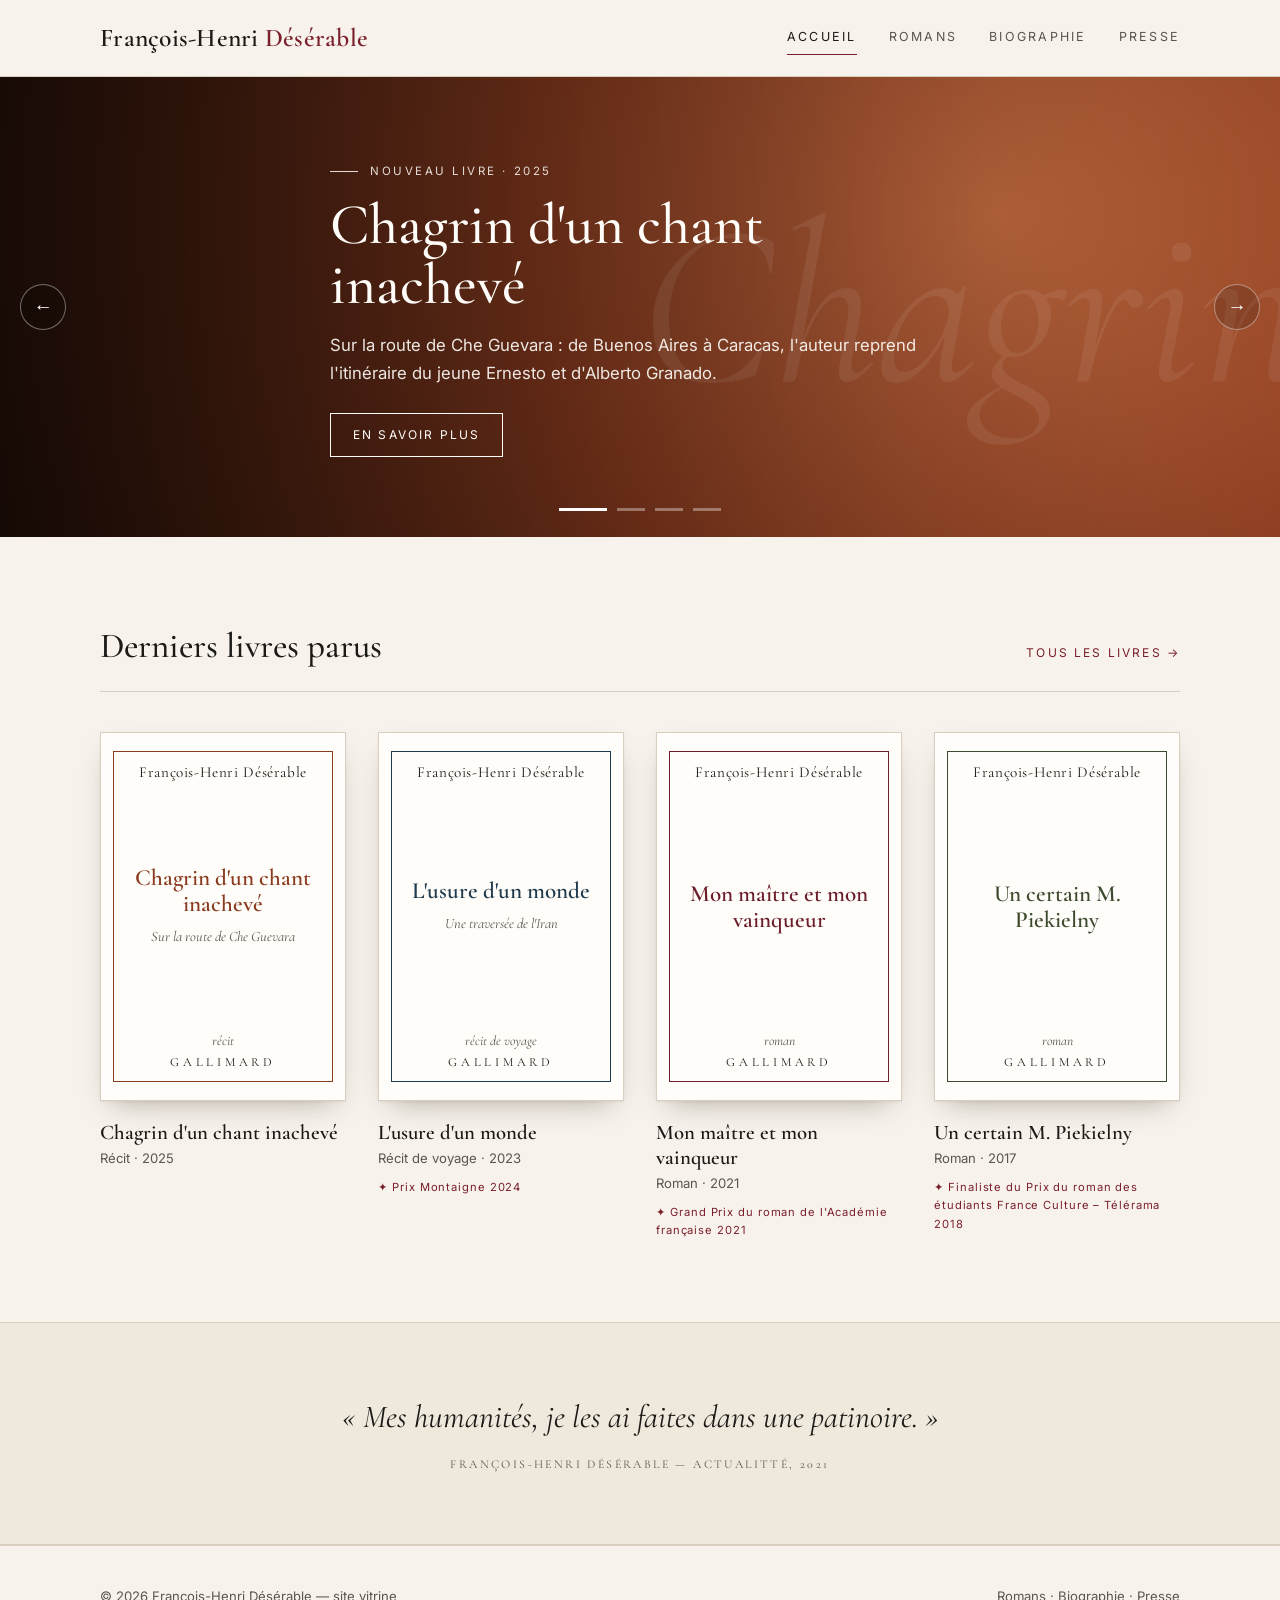
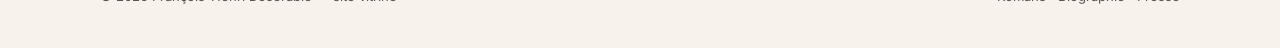
==== index.html @ d51bf605 "init commit Co-Authored-By: Claude Opus 5.5 <noreply@anthropic.com> Claude-Session: https://claude.a" ====
<!doctype html>
<html lang="fr">
<head>
<meta charset="utf-8">
<meta name="viewport" content="width=device-width, initial-scale=1">
<title>François-Henri Désérable</title>
<meta name="description" content="Site de l'écrivain François-Henri Désérable : actualités, romans, biographie et presse.">
<link rel="preconnect" href="https://fonts.googleapis.com">
<link rel="preconnect" href="https://fonts.gstatic.com" crossorigin>
<link href="https://fonts.googleapis.com/css2?family=Cormorant+Garamond:ital,wght@0,400;0,500;0,600;1,400;1,500&family=Inter:wght@400;500;600&display=swap" rel="stylesheet">
<link rel="stylesheet" href="css/style.css">
</head>
<body>
<header class="entete">
  <div class="conteneur">
    <a class="logo" href="index.html">François-Henri <span>Désérable</span></a>
    <button class="burger" type="button" aria-label="Menu" aria-expanded="false">☰</button>
    <nav class="nav" aria-label="Navigation principale">
      <a href="index.html" aria-current="page">Accueil</a>
      <a href="romans.html">Romans</a>
      <a href="biographie.html">Biographie</a>
      <a href="presse.html">Presse</a>
    </nav>
  </div>
</header>
<main>
  <section id="carrousel" class="carrousel" aria-roledescription="carrousel" aria-label="Dernières actualités">
    <div class="carrousel-piste"></div>
    <button class="carrousel-fleche prec" type="button" aria-label="Actualité précédente">←</button>
    <button class="carrousel-fleche suiv" type="button" aria-label="Actualité suivante">→</button>
    <div class="carrousel-points"></div>
  </section>

  <section class="section">
    <div class="conteneur">
      <div class="section-titre">
        <h2>Derniers livres parus</h2>
        <a class="lien-discret" href="romans.html">Tous les livres →</a>
      </div>
      <div id="derniers-livres" class="grille-livres"></div>
    </div>
  </section>

  <section class="bandeau">
    <blockquote>« Mes humanités, je les ai faites dans une patinoire. »
      <cite>François-Henri Désérable — ActuaLitté, 2021</cite>
    </blockquote>
  </section>
</main>
<footer class="pied">
  <div class="conteneur">
    <span>© <span id="annee"></span> François-Henri Désérable — site vitrine</span>
    <span><a href="romans.html">Romans</a> · <a href="biographie.html">Biographie</a> · <a href="presse.html">Presse</a></span>
  </div>
</footer>
<script src="js/data.js"></script>
<script src="js/main.js"></script>
</body>
</html>
---- css/style.css ----
:root {
  --papier: #f7f3ec;
  --papier-2: #efe8dc;
  --encre: #1c1a17;
  --encre-douce: #5b554c;
  --filet: #d9cfbf;
  --accent: #7a1f2b;
  --blanc: #fffdf9;
  --serif: "Cormorant Garamond", "EB Garamond", Georgia, serif;
  --sans: "Inter", system-ui, -apple-system, "Segoe UI", sans-serif;
  --largeur: 1120px;
}

* { box-sizing: border-box; }
html { scroll-behavior: smooth; }
body {
  margin: 0;
  background: var(--papier);
  color: var(--encre);
  font-family: var(--sans);
  font-size: 16px;
  line-height: 1.65;
  -webkit-font-smoothing: antialiased;
}
img { max-width: 100%; display: block; }
a { color: inherit; }
.conteneur { max-width: var(--largeur); margin: 0 auto; padding: 0 20px; }

/* ---------- En-tête ---------- */
.entete {
  border-bottom: 1px solid var(--filet);
  background: var(--papier);
  position: sticky; top: 0; z-index: 20;
}
.entete .conteneur {
  display: flex; align-items: center; justify-content: space-between;
  gap: 16px; min-height: 76px;
}
.logo {
  font-family: var(--serif); font-size: 1.6rem; font-weight: 600;
  letter-spacing: .01em; text-decoration: none;
}
.logo span { color: var(--accent); }
.nav { display: flex; gap: 32px; }
.nav a {
  text-decoration: none; font-size: .78rem; letter-spacing: .18em;
  text-transform: uppercase; color: var(--encre-douce);
  padding: 6px 0; border-bottom: 1px solid transparent;
  transition: color .2s, border-color .2s;
}
.nav a:hover, .nav a[aria-current="page"] { color: var(--encre); border-color: var(--accent); }
.burger { display: none; background: none; border: 0; font-size: 1.5rem; cursor: pointer; color: var(--encre); }

/* ---------- Carrousel ---------- */
.carrousel { position: relative; overflow: hidden; background: var(--encre); color: var(--blanc); }
.carrousel-piste { display: flex; transition: transform .8s cubic-bezier(.65,0,.35,1); }
.slide {
  min-width: 100%; position: relative; min-height: 460px;
  display: flex; align-items: flex-end;
}
.slide-fond { position: absolute; inset: 0; background-size: cover; background-position: center; }
.slide-fond::after {
  content: ""; position: absolute; inset: 0;
  background: linear-gradient(90deg, rgba(0,0,0,.55) 0%, rgba(0,0,0,.15) 70%, rgba(0,0,0,0) 100%);
}
.theme-bordeaux { background: radial-gradient(circle at 80% 30%, #9c3443 0, #5a1520 45%, #2a0a0f 100%); }
.theme-nuit     { background: radial-gradient(circle at 75% 35%, #3f6a86 0, #1f3a4d 45%, #0c1820 100%); }
.theme-terre    { background: radial-gradient(circle at 78% 30%, #c0693f 0, #8a3b1f 45%, #2e140a 100%); }
.theme-sable    { background: radial-gradient(circle at 78% 30%, #b49a6a 0, #6e5a3a 50%, #2a2216 100%); }
/* motif décoratif : grand titre en filigrane */
.slide-filigrane {
  position: absolute; right: -2%; top: 50%; transform: translateY(-50%);
  font-family: var(--serif); font-style: italic; font-size: clamp(6rem, 18vw, 15rem);
  line-height: .85; color: rgba(255,255,255,.07); white-space: nowrap; pointer-events: none;
}
.slide-contenu { position: relative; z-index: 1; padding: 64px 0 80px; max-width: 620px; }
.slide-kicker {
  font-size: .72rem; letter-spacing: .22em; text-transform: uppercase; opacity: .85;
}
.slide-kicker::before { content: ""; display: inline-block; width: 28px; height: 1px; background: currentColor; vertical-align: middle; margin-right: 12px; }
.slide h2 {
  font-family: var(--serif); font-weight: 500; font-size: clamp(2.2rem, 5vw, 3.6rem);
  line-height: 1.05; margin: 14px 0 16px;
}
.slide p { font-size: 1.05rem; opacity: .9; margin: 0 0 26px; }
.bouton {
  display: inline-block; padding: 11px 22px; border: 1px solid currentColor;
  text-decoration: none; font-size: .75rem; letter-spacing: .18em; text-transform: uppercase;
  transition: background .2s, color .2s;
}
.carrousel .bouton:hover { background: var(--blanc); color: var(--encre); }
.carrousel-fleche {
  position: absolute; top: 50%; transform: translateY(-50%); z-index: 2;
  width: 46px; height: 46px; border-radius: 50%;
  border: 1px solid rgba(255,255,255,.4); background: rgba(0,0,0,.15); color: #fff;
  font-size: 1.2rem; cursor: pointer; transition: background .2s;
}
.carrousel-fleche:hover { background: rgba(255,255,255,.15); }
.carrousel-fleche.prec { left: 20px; }
.carrousel-fleche.suiv { right: 20px; }
.carrousel-points { position: absolute; bottom: 26px; left: 0; right: 0; display: flex; justify-content: center; gap: 10px; z-index: 2; }
.carrousel-points button {
  width: 28px; height: 3px; border: 0; padding: 0; cursor: pointer;
  background: rgba(255,255,255,.35); transition: background .3s, width .3s;
}
.carrousel-points button[aria-current="true"] { background: #fff; width: 48px; }

/* ---------- Sections ---------- */
.section { padding: 80px 0; }
.section-titre { display: flex; align-items: baseline; justify-content: space-between; gap: 16px; margin-bottom: 40px; border-bottom: 1px solid var(--filet); padding-bottom: 16px; }
.section-titre h2, .page-titre h1 { font-family: var(--serif); font-weight: 500; margin: 0; }
.section-titre h2 { font-size: 2.2rem; }
.lien-discret { font-size: .75rem; letter-spacing: .18em; text-transform: uppercase; text-decoration: none; color: var(--accent); white-space: nowrap; }
.lien-discret:hover { text-decoration: underline; }

.page-titre { padding: 72px 0 40px; text-align: center; }
.page-titre .surtitre { font-size: .72rem; letter-spacing: .24em; text-transform: uppercase; color: var(--accent); }
.page-titre h1 { font-size: clamp(2.6rem, 6vw, 4rem); line-height: 1.05; margin-top: 10px; }
.page-titre p { max-width: 560px; margin: 16px auto 0; color: var(--encre-douce); }

/* ---------- Couvertures ---------- */
.couverture {
  aspect-ratio: 2 / 3; position: relative; background: var(--blanc);
  border: 1px solid var(--filet);
  box-shadow: 0 1px 2px rgba(0,0,0,.06), 0 12px 28px -12px rgba(40,25,10,.35);
  display: flex; flex-direction: column; justify-content: space-between;
  padding: 11% 10%; text-align: center; overflow: hidden;
  transition: transform .35s ease, box-shadow .35s ease;
}
.couverture::before { content: ""; position: absolute; inset: 5%; border: 1.5px solid var(--c, var(--accent)); pointer-events: none; }
.couverture img { position: absolute; inset: 0; width: 100%; height: 100%; object-fit: cover; }
.couv-auteur { font-family: var(--serif); font-size: .95rem; letter-spacing: .04em; }
.couv-titre { font-family: var(--serif); font-weight: 600; font-size: 1.45rem; line-height: 1.1; color: var(--c, var(--accent)); }
.couv-sous { font-family: var(--serif); font-style: italic; font-size: .9rem; margin-top: 8px; color: var(--encre-douce); }
.couv-genre { font-family: var(--serif); font-style: italic; font-size: .85rem; color: var(--encre-douce); }
.couv-editeur { font-family: var(--serif); font-size: .78rem; letter-spacing: .3em; text-transform: uppercase; }

/* ---------- Grille derniers livres ---------- */
.grille-livres { display: grid; grid-template-columns: repeat(4, 1fr); gap: 40px 32px; }
.carte-livre { text-decoration: none; }
.carte-livre:hover .couverture { transform: translateY(-6px); box-shadow: 0 1px 2px rgba(0,0,0,.06), 0 22px 36px -14px rgba(40,25,10,.45); }
.carte-livre h3 { font-family: var(--serif); font-weight: 600; font-size: 1.3rem; margin: 20px 0 2px; line-height: 1.2; }
.carte-livre .meta { font-size: .82rem; color: var(--encre-douce); }
.badge { display: inline-block; margin-top: 8px; font-size: .7rem; letter-spacing: .08em; color: var(--accent); }

/* ---------- Bandeau citation ---------- */
.bandeau { background: var(--papier-2); border-top: 1px solid var(--filet); border-bottom: 1px solid var(--filet); text-align: center; padding: 72px 20px; }
.bandeau blockquote { font-family: var(--serif); font-style: italic; font-size: clamp(1.4rem, 3vw, 2rem); max-width: 760px; margin: 0 auto; line-height: 1.35; }
.bandeau cite { display: block; margin-top: 18px; font-style: normal; font-size: .75rem; letter-spacing: .2em; text-transform: uppercase; color: var(--encre-douce); }

/* ---------- Page Romans ---------- */
.filtres { display: flex; justify-content: center; flex-wrap: wrap; gap: 8px; margin-bottom: 56px; }
.filtres button {
  font: inherit; font-size: .75rem; letter-spacing: .14em; text-transform: uppercase;
  background: none; border: 1px solid var(--filet); color: var(--encre-douce);
  padding: 8px 16px; cursor: pointer; transition: all .2s;
}
.filtres button[aria-pressed="true"], .filtres button:hover { border-color: var(--encre); color: var(--encre); }
.livre-detail {
  display: grid; grid-template-columns: 260px 1fr; gap: 56px; align-items: start;
  padding: 56px 0; border-top: 1px solid var(--filet); scroll-margin-top: 90px;
}
.livre-detail:first-child { border-top: 0; padding-top: 0; }
.livre-detail .annee { font-family: var(--serif); font-size: 1rem; color: var(--accent); letter-spacing: .1em; }
.livre-detail h2 { font-family: var(--serif); font-weight: 500; font-size: clamp(2rem, 4vw, 2.8rem); line-height: 1.05; margin: 6px 0 4px; }
.livre-detail .sous-titre { font-family: var(--serif); font-style: italic; font-size: 1.25rem; color: var(--encre-douce); margin: 0 0 12px; }
.livre-detail .infos { font-size: .8rem; letter-spacing: .12em; text-transform: uppercase; color: var(--encre-douce); margin-bottom: 20px; }
.livre-detail .resume { font-size: 1.05rem; max-width: 640px; }
.prix-liste { list-style: none; padding: 0; margin: 22px 0 0; }
.prix-liste li { font-family: var(--serif); font-size: 1.1rem; padding-left: 26px; position: relative; margin-bottom: 4px; }
.prix-liste li::before { content: "✦"; position: absolute; left: 0; color: var(--accent); font-size: .85rem; top: 3px; }

/* ---------- Biographie ---------- */
.bio { display: grid; grid-template-columns: 1fr 1.4fr; gap: 64px; align-items: start; }
.portrait {
  aspect-ratio: 4 / 5; background: var(--encre); color: var(--papier);
  display: flex; align-items: flex-end; padding: 28px; position: sticky; top: 110px;
  background: linear-gradient(160deg, #3a3530 0%, #1c1a17 100%); overflow: hidden;
}
.portrait img { position: absolute; inset: 0; width: 100%; height: 100%; object-fit: cover; }
.portrait-initiales { position: absolute; top: 18px; right: 24px; font-family: var(--serif); font-style: italic; font-size: 9rem; line-height: 1; color: rgba(255,255,255,.08); }
.portrait-legende { position: relative; font-family: var(--serif); font-size: 1.2rem; }
.portrait-legende small { display: block; font-family: var(--sans); font-size: .72rem; letter-spacing: .18em; text-transform: uppercase; opacity: .7; margin-top: 4px; }
.bio-texte p { font-size: 1.08rem; margin: 0 0 1.2em; }
.bio-texte p:first-of-type::first-letter { font-family: var(--serif); float: left; font-size: 4.4rem; line-height: .8; padding: 8px 10px 0 0; color: var(--accent); }
.bio-texte h2 { font-family: var(--serif); font-weight: 500; font-size: 1.9rem; margin: 48px 0 20px; }
.chrono { list-style: none; margin: 0; padding: 0; border-left: 1px solid var(--filet); }
.chrono li { position: relative; padding: 0 0 22px 28px; }
.chrono li::before { content: ""; position: absolute; left: -5px; top: 9px; width: 9px; height: 9px; border-radius: 50%; background: var(--papier); border: 1.5px solid var(--accent); }
.chrono .an { font-family: var(--serif); font-size: 1.2rem; font-weight: 600; color: var(--accent); margin-right: 10px; }

/* ---------- Presse ---------- */
.presse-liste { list-style: none; margin: 0 auto; padding: 0; max-width: 860px; }
.article { display: grid; grid-template-columns: 170px 1fr; gap: 28px; padding: 30px 0; border-top: 1px solid var(--filet); }
.article:last-child { border-bottom: 1px solid var(--filet); }
.article .media { font-size: .74rem; letter-spacing: .14em; text-transform: uppercase; font-weight: 600; }
.article .date { font-size: .82rem; color: var(--encre-douce); margin-top: 4px; }
.article h2 { font-family: var(--serif); font-weight: 500; font-size: 1.55rem; line-height: 1.2; margin: 0 0 8px; }
.article h2 a { text-decoration: none; background-image: linear-gradient(var(--accent), var(--accent)); background-size: 0 1px; background-repeat: no-repeat; background-position: 0 100%; transition: background-size .3s; }
.article h2 a:hover { background-size: 100% 1px; }
.article p { margin: 0 0 10px; color: var(--encre-douce); }
.article .livre-lie { font-family: var(--serif); font-style: italic; font-size: .98rem; color: var(--accent); }
.article .lire { font-size: .72rem; letter-spacing: .16em; text-transform: uppercase; color: var(--accent); text-decoration: none; margin-left: 12px; }

/* ---------- Pied de page ---------- */
.pied { border-top: 1px solid var(--filet); padding: 40px 0; font-size: .82rem; color: var(--encre-douce); }
.pied .conteneur { display: flex; justify-content: space-between; flex-wrap: wrap; gap: 12px; }
.pied a { text-decoration: none; }
.pied a:hover { color: var(--accent); }

/* ---------- Responsive ---------- */
@media (max-width: 960px) {
  .grille-livres { grid-template-columns: repeat(3, 1fr); }
  .bio { grid-template-columns: 1fr; gap: 40px; }
  .portrait { position: relative; top: 0; max-width: 420px; }
}
@media (max-width: 720px) {
  .burger { display: block; }
  .nav { display: none; position: absolute; top: 76px; left: 0; right: 0; flex-direction: column; gap: 0; background: var(--papier); border-bottom: 1px solid var(--filet); padding: 8px 20px 16px; }
  .nav.ouvert { display: flex; }
  .nav a { padding: 12px 0; }
  .grille-livres { grid-template-columns: repeat(2, 1fr); gap: 32px 20px; }
  .couv-titre { font-size: 1.1rem; }
  .livre-detail { grid-template-columns: 1fr; gap: 28px; }
  .livre-detail .couverture { max-width: 220px; }
  .slide { min-height: 420px; }
  .carrousel-fleche { display: none; }
  .section { padding: 56px 0; }
  .article { grid-template-columns: 1fr; gap: 8px; }
}
@media (prefers-reduced-motion: reduce) {
  .carrousel-piste, .couverture { transition: none; }
}
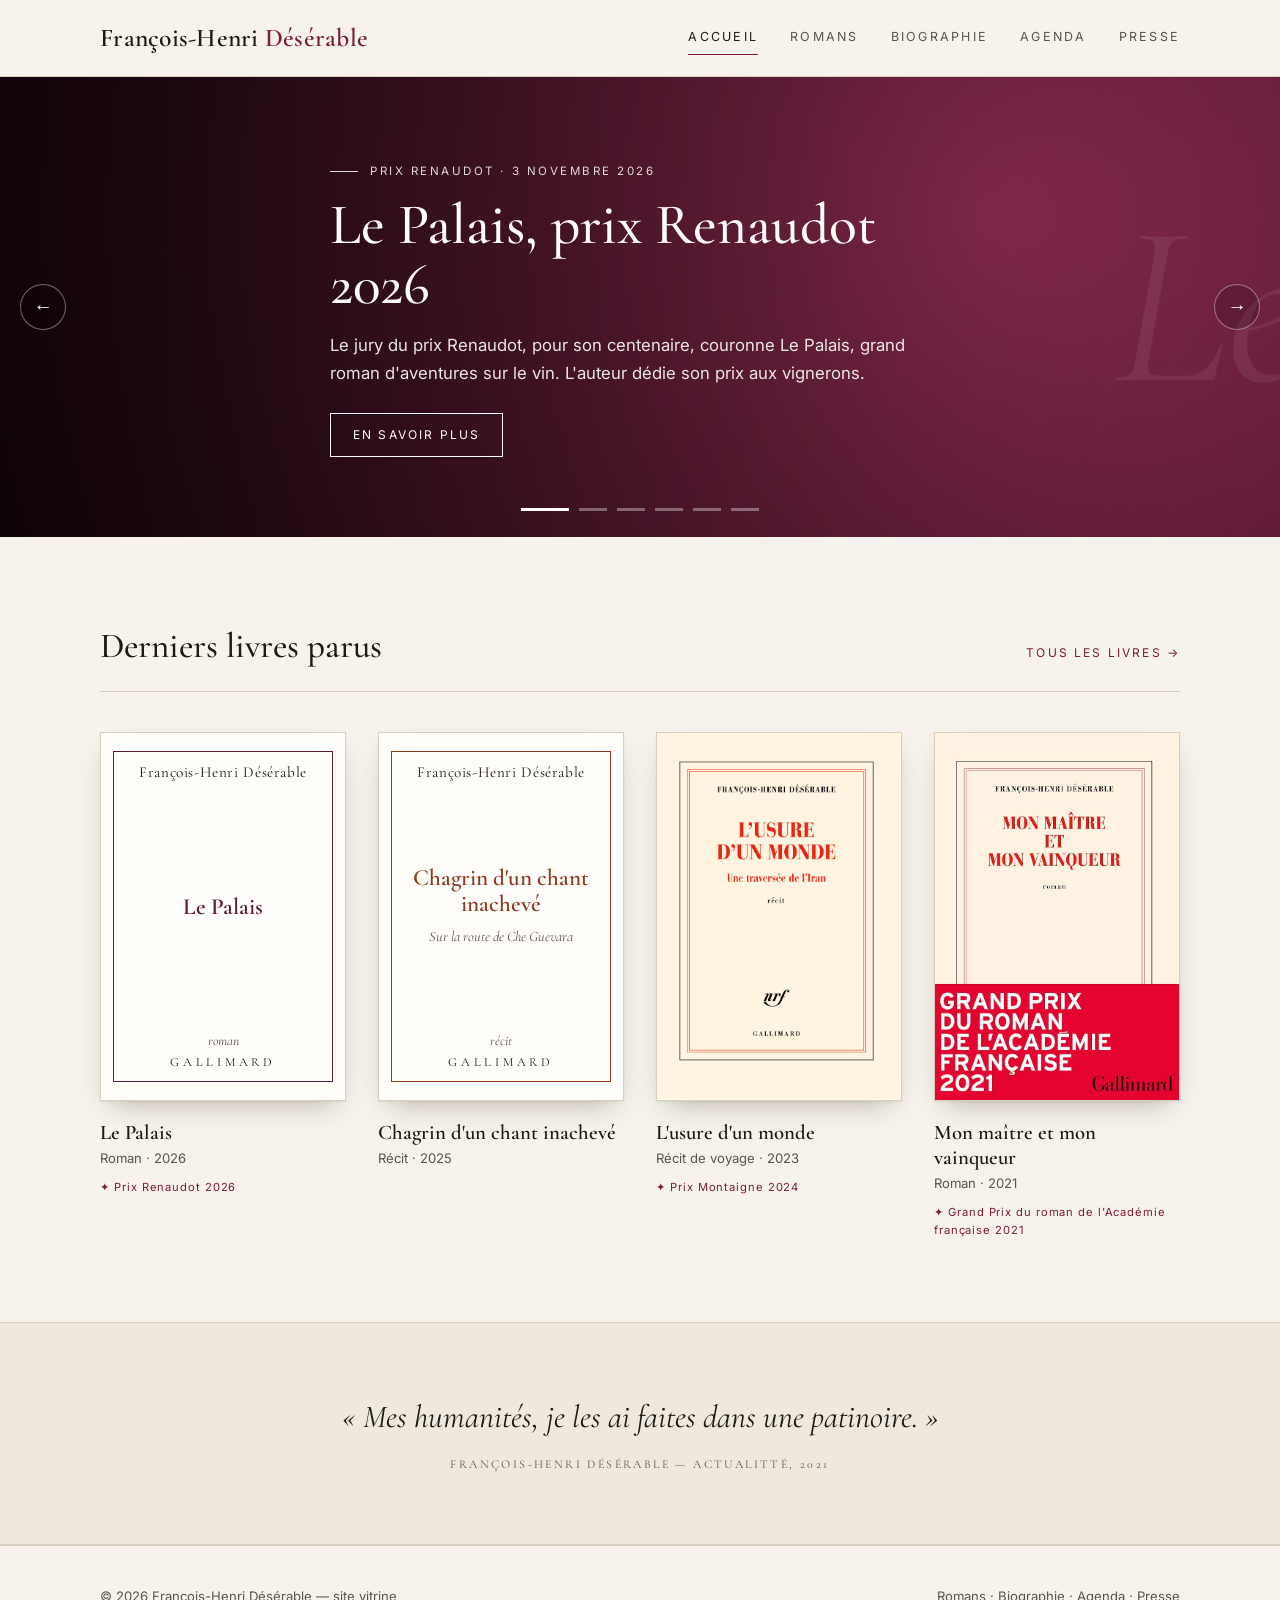
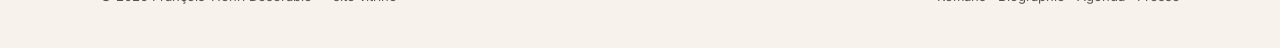
==== commit ab2c62cb: "Ajout du Palais (prix Renaudot 2026), page Agenda et revue de presse 2026 Co-Authored-By: Claude Opu" ====
--- a/index.html
+++ b/index.html
@@ -19,6 +19,7 @@
       <a href="index.html" aria-current="page">Accueil</a>
       <a href="romans.html">Romans</a>
       <a href="biographie.html">Biographie</a>
+      <a href="agenda.html">Agenda</a>
       <a href="presse.html">Presse</a>
     </nav>
   </div>
@@ -41,6 +42,16 @@
     </div>
   </section>
 
+  <section class="section" style="padding-top:0">
+    <div class="conteneur">
+      <div class="section-titre">
+        <h2>Prochaines dates</h2>
+        <a class="lien-discret" href="agenda.html">Tout l'agenda →</a>
+      </div>
+      <ul id="agenda-accueil" class="agenda-liste"></ul>
+    </div>
+  </section>
+
   <section class="bandeau">
     <blockquote>« Mes humanités, je les ai faites dans une patinoire. »
       <cite>François-Henri Désérable — ActuaLitté, 2021</cite>
@@ -50,7 +61,7 @@
 <footer class="pied">
   <div class="conteneur">
     <span>© <span id="annee"></span> François-Henri Désérable — site vitrine</span>
-    <span><a href="romans.html">Romans</a> · <a href="biographie.html">Biographie</a> · <a href="presse.html">Presse</a></span>
+    <span><a href="romans.html">Romans</a> · <a href="biographie.html">Biographie</a> · <a href="agenda.html">Agenda</a> · <a href="presse.html">Presse</a></span>
   </div>
 </footer>
 <script src="js/data.js"></script>
--- a/css/style.css
+++ b/css/style.css
@@ -231,3 +231,33 @@
 @media (prefers-reduced-motion: reduce) {
   .carrousel-piste, .couverture { transition: none; }
 }
+
+/* Couverture avec image réelle */
+.couverture.avec-image { padding: 0; background: var(--papier-2); }
+.couverture.avec-image::before { content: none; }
+.theme-vin { background: radial-gradient(circle at 78% 30%, #8e2c52 0, #5c1a33 45%, #1f0710 100%); }
+
+/* ---------- Agenda ---------- */
+.agenda-bloc { max-width: 860px; margin: 0 auto 56px; }
+.agenda-bloc h2 { font-family: var(--serif); font-weight: 500; font-size: 1.9rem; margin: 0 0 8px; }
+.agenda-liste { list-style: none; margin: 0; padding: 0; }
+.evenement { display: grid; grid-template-columns: 96px 1fr; gap: 28px; padding: 26px 0; border-top: 1px solid var(--filet); align-items: start; }
+.evenement:last-child { border-bottom: 1px solid var(--filet); }
+.ev-date { text-align: center; border: 1px solid var(--filet); background: var(--blanc); padding: 10px 6px; }
+.ev-jour { font-family: var(--serif); font-size: 2.3rem; line-height: 1; font-weight: 600; color: var(--accent); }
+.ev-mois { font-size: .7rem; letter-spacing: .16em; text-transform: uppercase; margin-top: 4px; }
+.ev-type { font-size: .72rem; letter-spacing: .16em; text-transform: uppercase; color: var(--accent); }
+.evenement h3 { font-family: var(--serif); font-weight: 500; font-size: 1.5rem; line-height: 1.2; margin: 4px 0 6px; }
+.ev-lieu { color: var(--encre-douce); }
+.evenement.passe { opacity: .55; }
+.evenement.passe .ev-date { background: transparent; }
+.agenda-vide { color: var(--encre-douce); font-style: italic; padding: 20px 0; }
+.agenda-note { max-width: 860px; margin: 0 auto 80px; font-size: .85rem; color: var(--encre-douce); }
+@media (max-width: 720px) {
+  .nav { gap: 0; }
+  .evenement { grid-template-columns: 72px 1fr; gap: 18px; }
+  .ev-jour { font-size: 1.8rem; }
+}
+.section-titre + .agenda-liste .evenement:first-child { border-top: 0; padding-top: 0; }
+.evenement h3 a { text-decoration: none; background-image: linear-gradient(var(--accent), var(--accent)); background-size: 0 1px; background-repeat: no-repeat; background-position: 0 100%; transition: background-size .3s; }
+.evenement h3 a:hover { background-size: 100% 1px; }
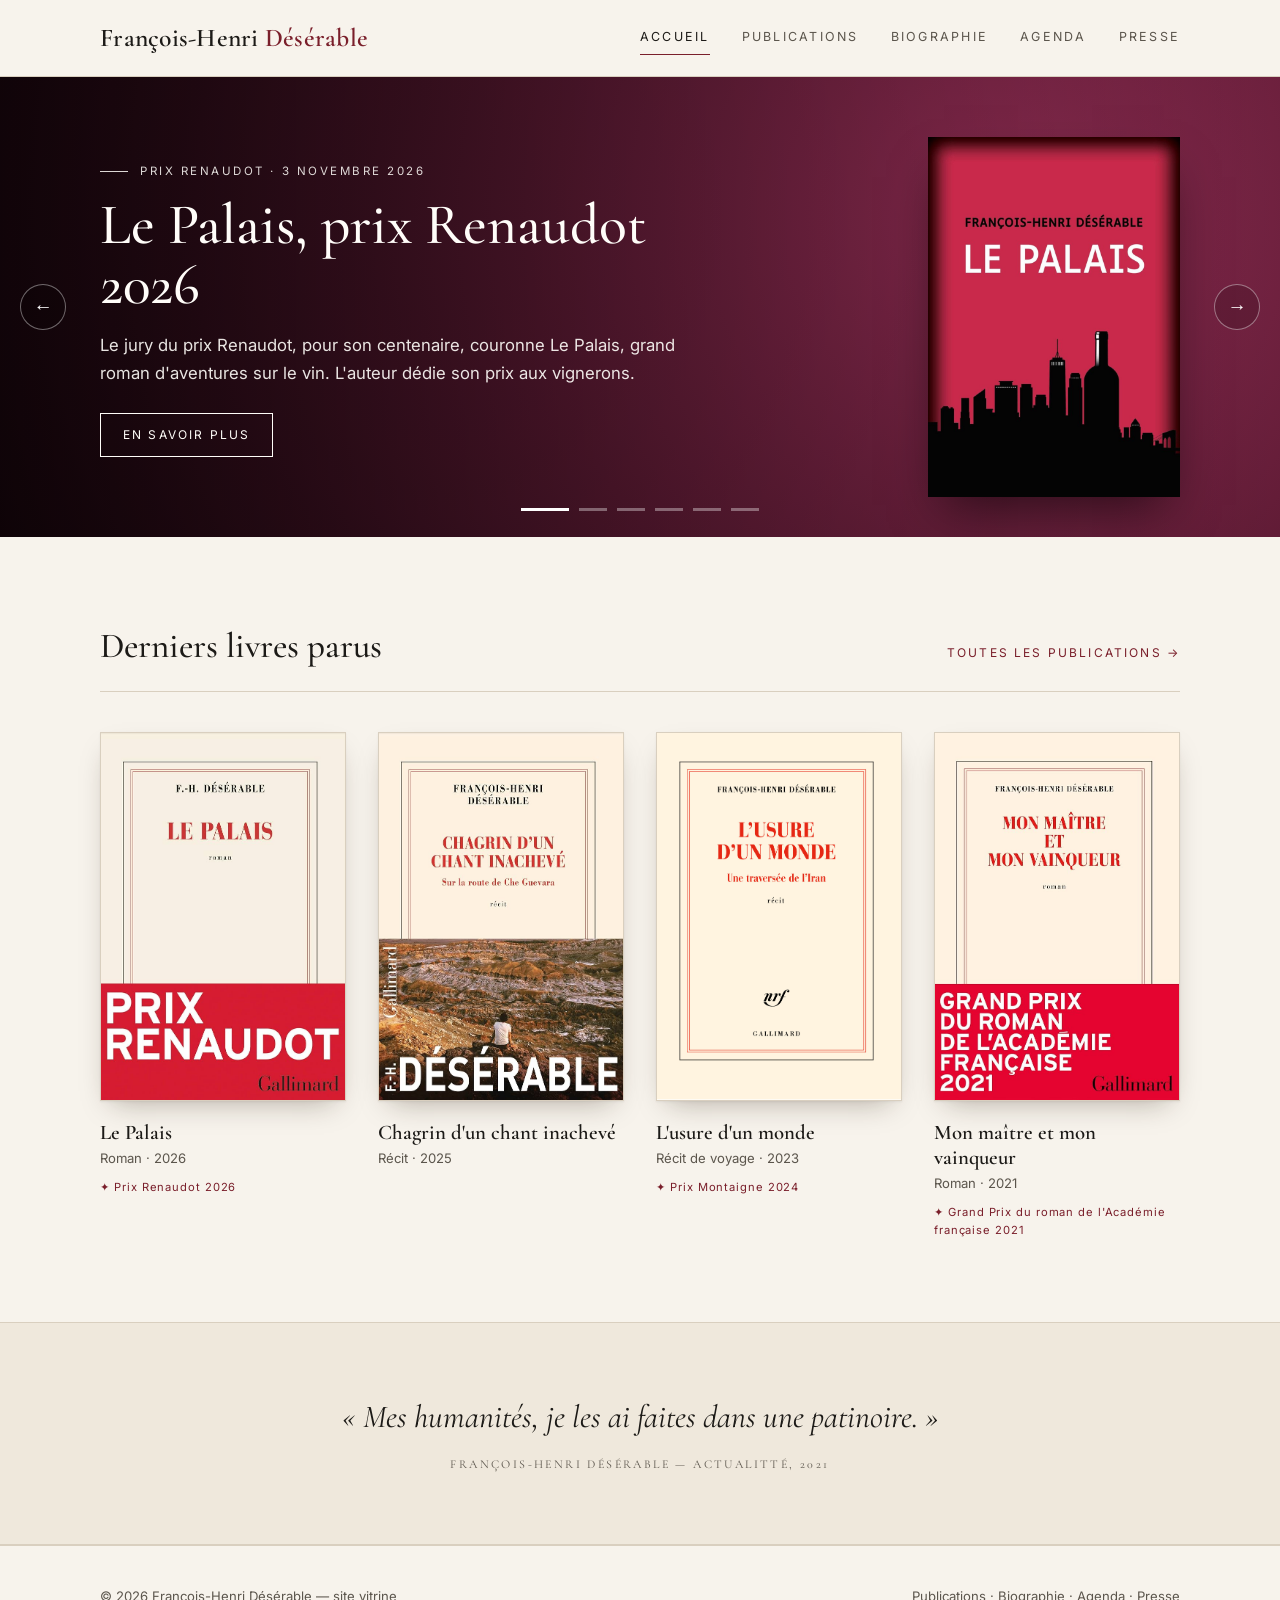
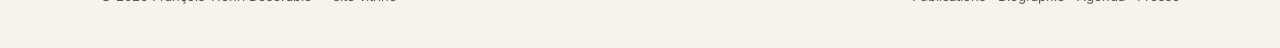
==== commit 8b7c8233: "Page Publications : ouvrages collectifs et revues littéraires Co-Authored-By: Claude Opus 5.5 <norep" ====
--- a/index.html
+++ b/index.html
@@ -17,7 +17,7 @@
     <button class="burger" type="button" aria-label="Menu" aria-expanded="false">☰</button>
     <nav class="nav" aria-label="Navigation principale">
       <a href="index.html" aria-current="page">Accueil</a>
-      <a href="romans.html">Romans</a>
+      <a href="publications.html">Publications</a>
       <a href="biographie.html">Biographie</a>
       <a href="agenda.html">Agenda</a>
       <a href="presse.html">Presse</a>
@@ -36,7 +36,7 @@
     <div class="conteneur">
       <div class="section-titre">
         <h2>Derniers livres parus</h2>
-        <a class="lien-discret" href="romans.html">Tous les livres →</a>
+        <a class="lien-discret" href="publications.html">Toutes les publications →</a>
       </div>
       <div id="derniers-livres" class="grille-livres"></div>
     </div>
@@ -61,7 +61,7 @@
 <footer class="pied">
   <div class="conteneur">
     <span>© <span id="annee"></span> François-Henri Désérable — site vitrine</span>
-    <span><a href="romans.html">Romans</a> · <a href="biographie.html">Biographie</a> · <a href="agenda.html">Agenda</a> · <a href="presse.html">Presse</a></span>
+    <span><a href="publications.html">Publications</a> · <a href="biographie.html">Biographie</a> · <a href="agenda.html">Agenda</a> · <a href="presse.html">Presse</a></span>
   </div>
 </footer>
 <script src="js/data.js"></script>
--- a/css/style.css
+++ b/css/style.css
@@ -261,3 +261,31 @@
 .section-titre + .agenda-liste .evenement:first-child { border-top: 0; padding-top: 0; }
 .evenement h3 a { text-decoration: none; background-image: linear-gradient(var(--accent), var(--accent)); background-size: 0 1px; background-repeat: no-repeat; background-position: 0 100%; transition: background-size .3s; }
 .evenement h3 a:hover { background-size: 100% 1px; }
+
+/* Carrousel : visuel à droite */
+.slide .conteneur.avec-visuel { display: flex; align-items: center; justify-content: space-between; gap: 48px; width: 100%; }
+.slide-visuel { position: relative; z-index: 1; height: 360px; width: auto; box-shadow: 0 24px 48px -16px rgba(0,0,0,.6); flex-shrink: 0; }
+.livre-detail .resume p { margin: 0 0 .9em; }
+@media (max-width: 720px) {
+  .slide-visuel { display: none; }
+}
+
+/* Biographie : photo et chapeau */
+.portrait::after { content: ""; position: absolute; inset: 0; background: linear-gradient(to top, rgba(0,0,0,.55) 0%, rgba(0,0,0,0) 40%); }
+.portrait-legende { z-index: 1; }
+.bio-texte p.chapeau { font-family: var(--serif); font-size: 1.6rem; line-height: 1.3; }
+.bio-texte p.chapeau::first-letter { float: none; font-size: inherit; padding: 0; color: inherit; }
+
+/* ---------- Publications ---------- */
+.sommaire { display: flex; justify-content: center; flex-wrap: wrap; gap: 8px 28px; margin-top: 24px; }
+.sommaire a { font-size: .75rem; letter-spacing: .16em; text-transform: uppercase; text-decoration: none; color: var(--accent); }
+.sommaire a:hover { text-decoration: underline; }
+.bloc-publi { padding: 24px 0 72px; scroll-margin-top: 90px; }
+.compteur { font-size: .75rem; letter-spacing: .16em; text-transform: uppercase; color: var(--encre-douce); }
+.bloc-publi .filtres { justify-content: flex-start; margin-bottom: 40px; }
+.biblio { list-style: none; margin: 0; padding: 0; max-width: 860px; }
+.biblio li { padding: 16px 0 16px 26px; border-bottom: 1px solid var(--filet); position: relative; line-height: 1.55; }
+.biblio li::before { content: "✦"; position: absolute; left: 0; top: 19px; color: var(--accent); font-size: .75rem; }
+.biblio-titre { font-family: var(--serif); font-size: 1.25rem; color: var(--encre); }
+.biblio-details { color: var(--encre-douce); }
+.biblio a { color: var(--accent); }
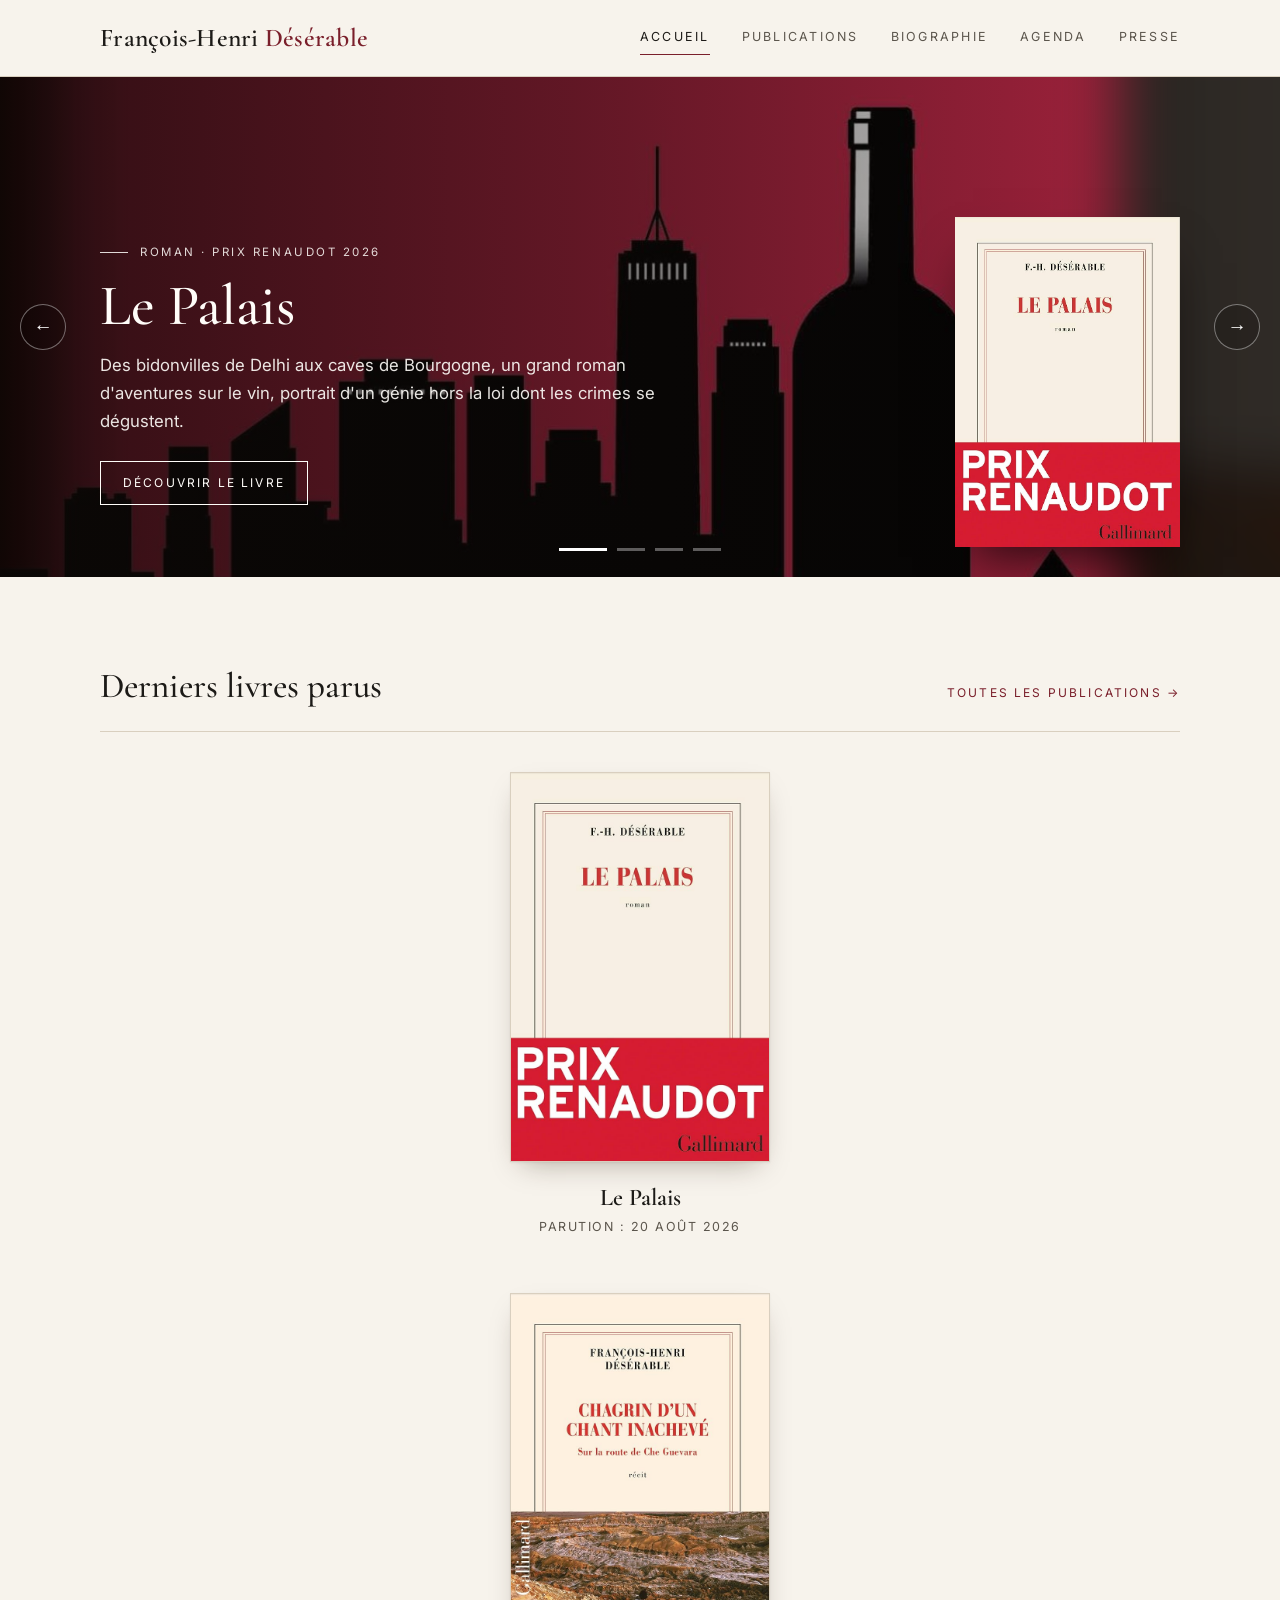
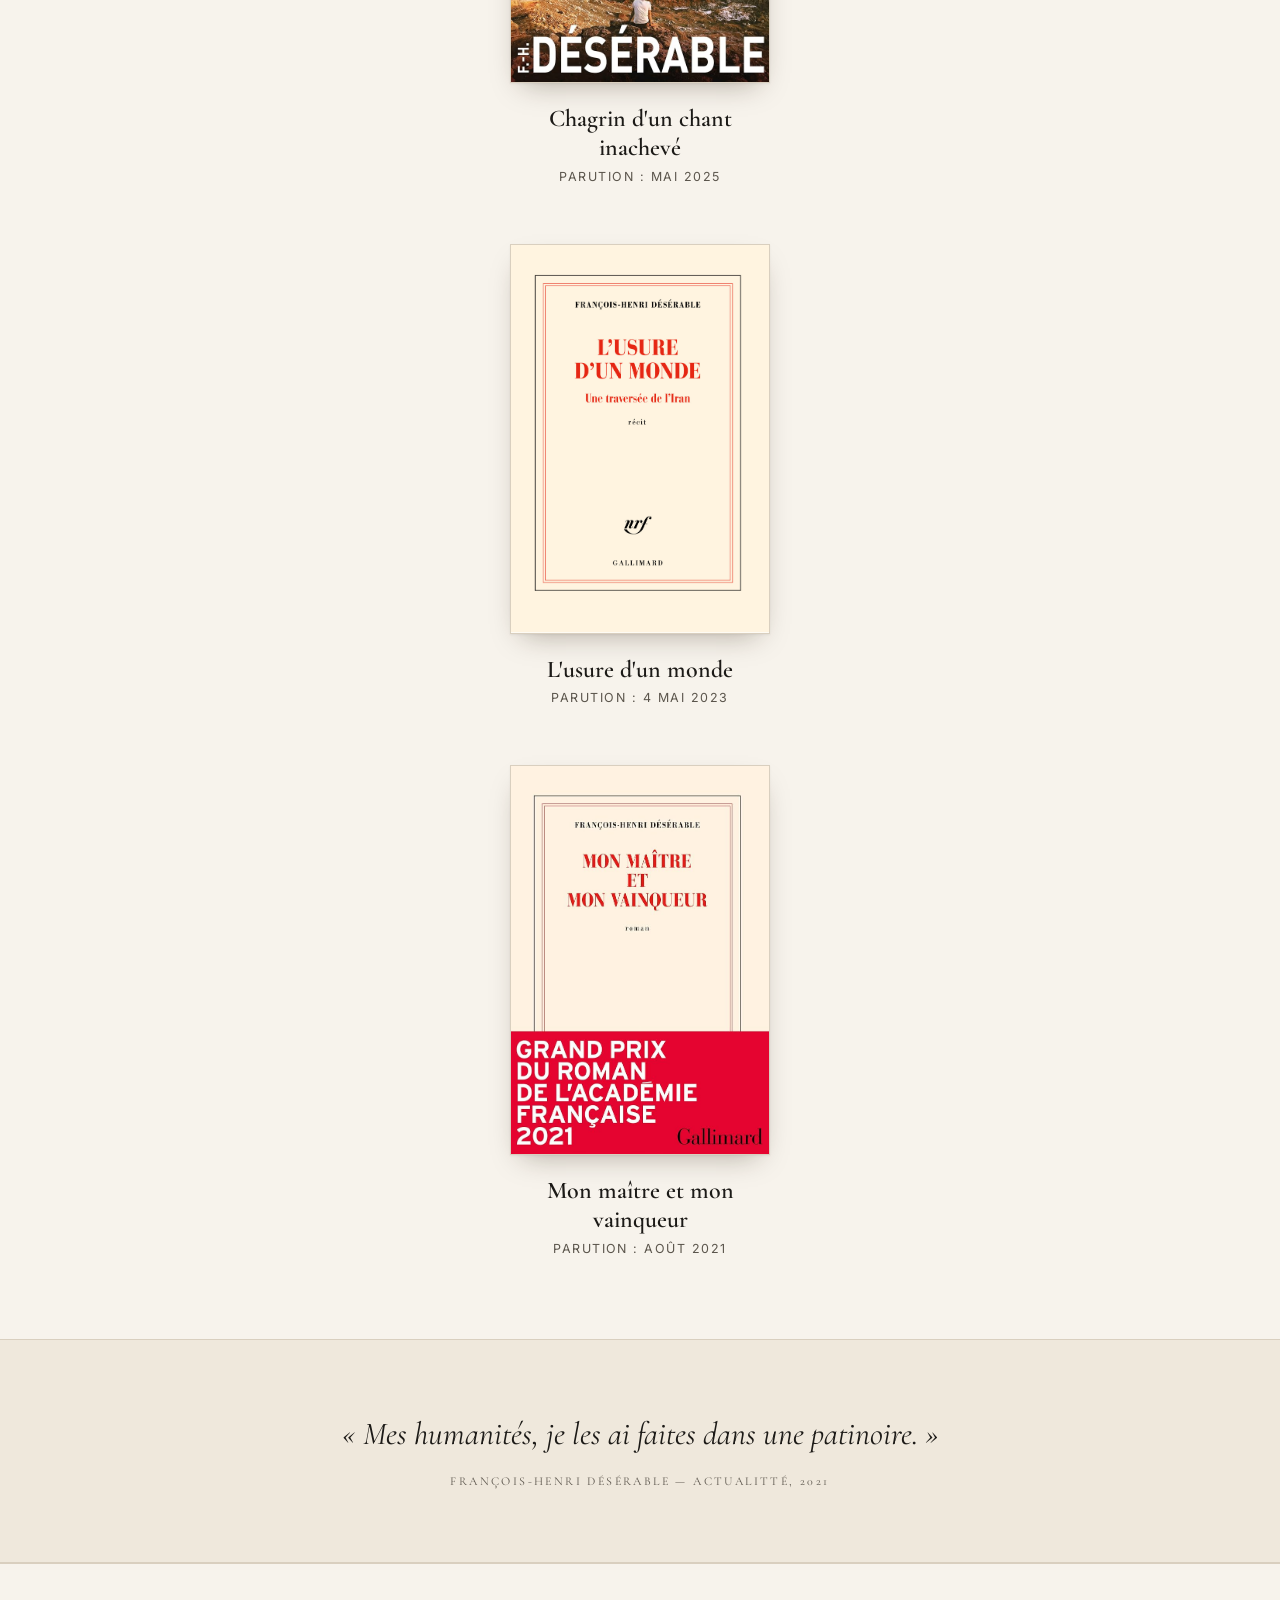
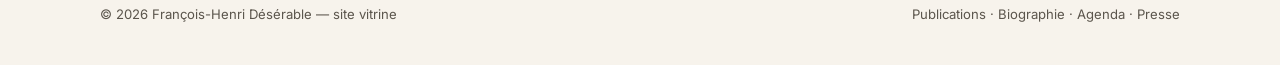
==== commit 4ddbf0f9: "Carrousel refait (Le Palais, prochaines rencontres, derniers livres) ; accueil : livres sur une colo" ====
--- a/index.html
+++ b/index.html
@@ -38,7 +38,7 @@
         <h2>Derniers livres parus</h2>
         <a class="lien-discret" href="publications.html">Toutes les publications →</a>
       </div>
-      <div id="derniers-livres" class="grille-livres"></div>
+      <div id="derniers-livres" class="colonne-livres"></div>
     </div>
   </section>
 
--- a/css/style.css
+++ b/css/style.css
@@ -289,3 +289,72 @@
 .biblio-titre { font-family: var(--serif); font-size: 1.25rem; color: var(--encre); }
 .biblio-details { color: var(--encre-douce); }
 .biblio a { color: var(--accent); }
+
+/* ---------- Accueil : cartes livres en colonnes ---------- */
+.grille-livres { grid-template-columns: repeat(4, 1fr); gap: 28px; align-items: stretch; }
+.grille-livres .carte-livre { display: flex; }
+.carte-lien {
+  display: flex; flex-direction: column; width: 100%; text-decoration: none;
+  background: var(--blanc); border: 1px solid var(--filet);
+  box-shadow: 0 1px 2px rgba(0,0,0,.04), 0 10px 24px -14px rgba(40,25,10,.3);
+  transition: transform .3s ease, box-shadow .3s ease;
+}
+.carte-lien:hover { transform: translateY(-4px); box-shadow: 0 1px 2px rgba(0,0,0,.05), 0 22px 36px -16px rgba(40,25,10,.4); }
+.carte-couv { background: var(--papier-2); padding: 24px 28px; border-bottom: 1px solid var(--filet); }
+.carte-couv .couverture { box-shadow: 0 10px 22px -10px rgba(40,25,10,.45); }
+.carte-lien:hover .couverture { transform: none; }
+.carte-corps { padding: 20px 22px 22px; display: flex; flex-direction: column; flex: 1; }
+.carte-corps .meta { font-size: .72rem; letter-spacing: .14em; text-transform: uppercase; color: var(--encre-douce); }
+.grille-livres .carte-livre h3 { margin: 6px 0 4px; font-size: 1.35rem; }
+.carte-corps .badge { margin-top: 2px; }
+.carte-extrait { font-size: .9rem; color: var(--encre-douce); line-height: 1.55; margin: 12px 0 18px; }
+.carte-plus { margin-top: auto; font-size: .72rem; letter-spacing: .16em; text-transform: uppercase; color: var(--accent); }
+@media (max-width: 960px) { .grille-livres { grid-template-columns: repeat(2, 1fr); } }
+@media (max-width: 560px) {
+  .grille-livres { grid-template-columns: 1fr; }
+  .carte-couv { padding: 24px 25%; }
+}
+@media (max-width: 560px) {
+  .section-titre { flex-direction: column; align-items: flex-start; gap: 6px; }
+  .section-titre h2 { font-size: 1.9rem; }
+}
+
+/* ---------- Accueil : livres sur une seule colonne ---------- */
+.colonne-livres { display: flex; flex-direction: column; align-items: center; gap: 56px; }
+.colonne-livres .carte-livre { width: 100%; max-width: 260px; text-align: center; text-decoration: none; }
+.colonne-livres .carte-livre h3 { margin: 22px 0 4px; font-size: 1.5rem; }
+.colonne-livres .meta { font-size: .78rem; letter-spacing: .12em; text-transform: uppercase; color: var(--encre-douce); }
+
+/* ---------- Carrousel v2 : fond illustré + vignette ---------- */
+.slide { min-height: 500px; }
+.slide-fond.flou { filter: blur(22px) saturate(1.1) brightness(.7); transform: scale(1.25); }
+.slide-fond::after { background: linear-gradient(90deg, rgba(12,8,6,.82) 0%, rgba(12,8,6,.55) 45%, rgba(12,8,6,.15) 100%); }
+.slide-grille { display: flex; align-items: center; justify-content: space-between; gap: 48px; width: 100%; position: relative; z-index: 1; }
+.slide-grille .slide-contenu { padding: 56px 0 72px; max-width: 600px; }
+.slide-sous-titre { font-family: var(--serif); font-style: italic; font-size: 1.3rem !important; margin: -6px 0 14px !important; opacity: .9; }
+.slide-prix { font-size: .78rem; letter-spacing: .12em; text-transform: uppercase; margin: -4px 0 16px; color: #f3d9a4; }
+.slide-vignette { flex-shrink: 0; display: block; }
+.slide-vignette img { height: 360px; width: auto; box-shadow: 0 28px 50px -18px rgba(0,0,0,.75); transition: transform .4s ease; }
+.slide-vignette:hover img { transform: translateY(-4px) rotate(-1deg); }
+.slide-rencontres { list-style: none; margin: 4px 0 28px; padding: 0; display: grid; gap: 12px; }
+.slide-rencontres li { display: flex; align-items: center; gap: 16px; padding: 10px 14px; background: rgba(255,255,255,.08); border: 1px solid rgba(255,255,255,.18); backdrop-filter: blur(4px); }
+.sr-date { min-width: 56px; text-align: center; font-size: .68rem; letter-spacing: .14em; text-transform: uppercase; line-height: 1.1; }
+.sr-date b { display: block; font-family: var(--serif); font-size: 1.8rem; font-weight: 500; letter-spacing: 0; }
+.sr-texte { display: flex; flex-direction: column; }
+.sr-ville { font-family: var(--serif); font-size: 1.2rem; }
+.sr-lieu { font-size: .85rem; opacity: .8; }
+@media (max-width: 720px) {
+  .slide-vignette { display: none; }
+  .slide-grille .slide-contenu { padding: 44px 0 64px; }
+  .slide-fond::after { background: linear-gradient(0deg, rgba(12,8,6,.85) 0%, rgba(12,8,6,.55) 60%, rgba(12,8,6,.35) 100%); }
+}
+.slide-fond { background-position: var(--pos, center); }
+.slide-teinte { position: absolute; inset: 0; mix-blend-mode: multiply; opacity: .75; }
+.slide-teinte + .conteneur, .slide-teinte ~ .slide-grille { z-index: 2; }
+.slide-vignette img { height: 330px; }
+@media (max-width: 720px) {
+  .slide-fond { background-position: var(--pos-m, var(--pos, center)); }
+}
+@media (max-width: 720px) {
+  .slide-fond { background-size: var(--taille-m, cover); }
+}
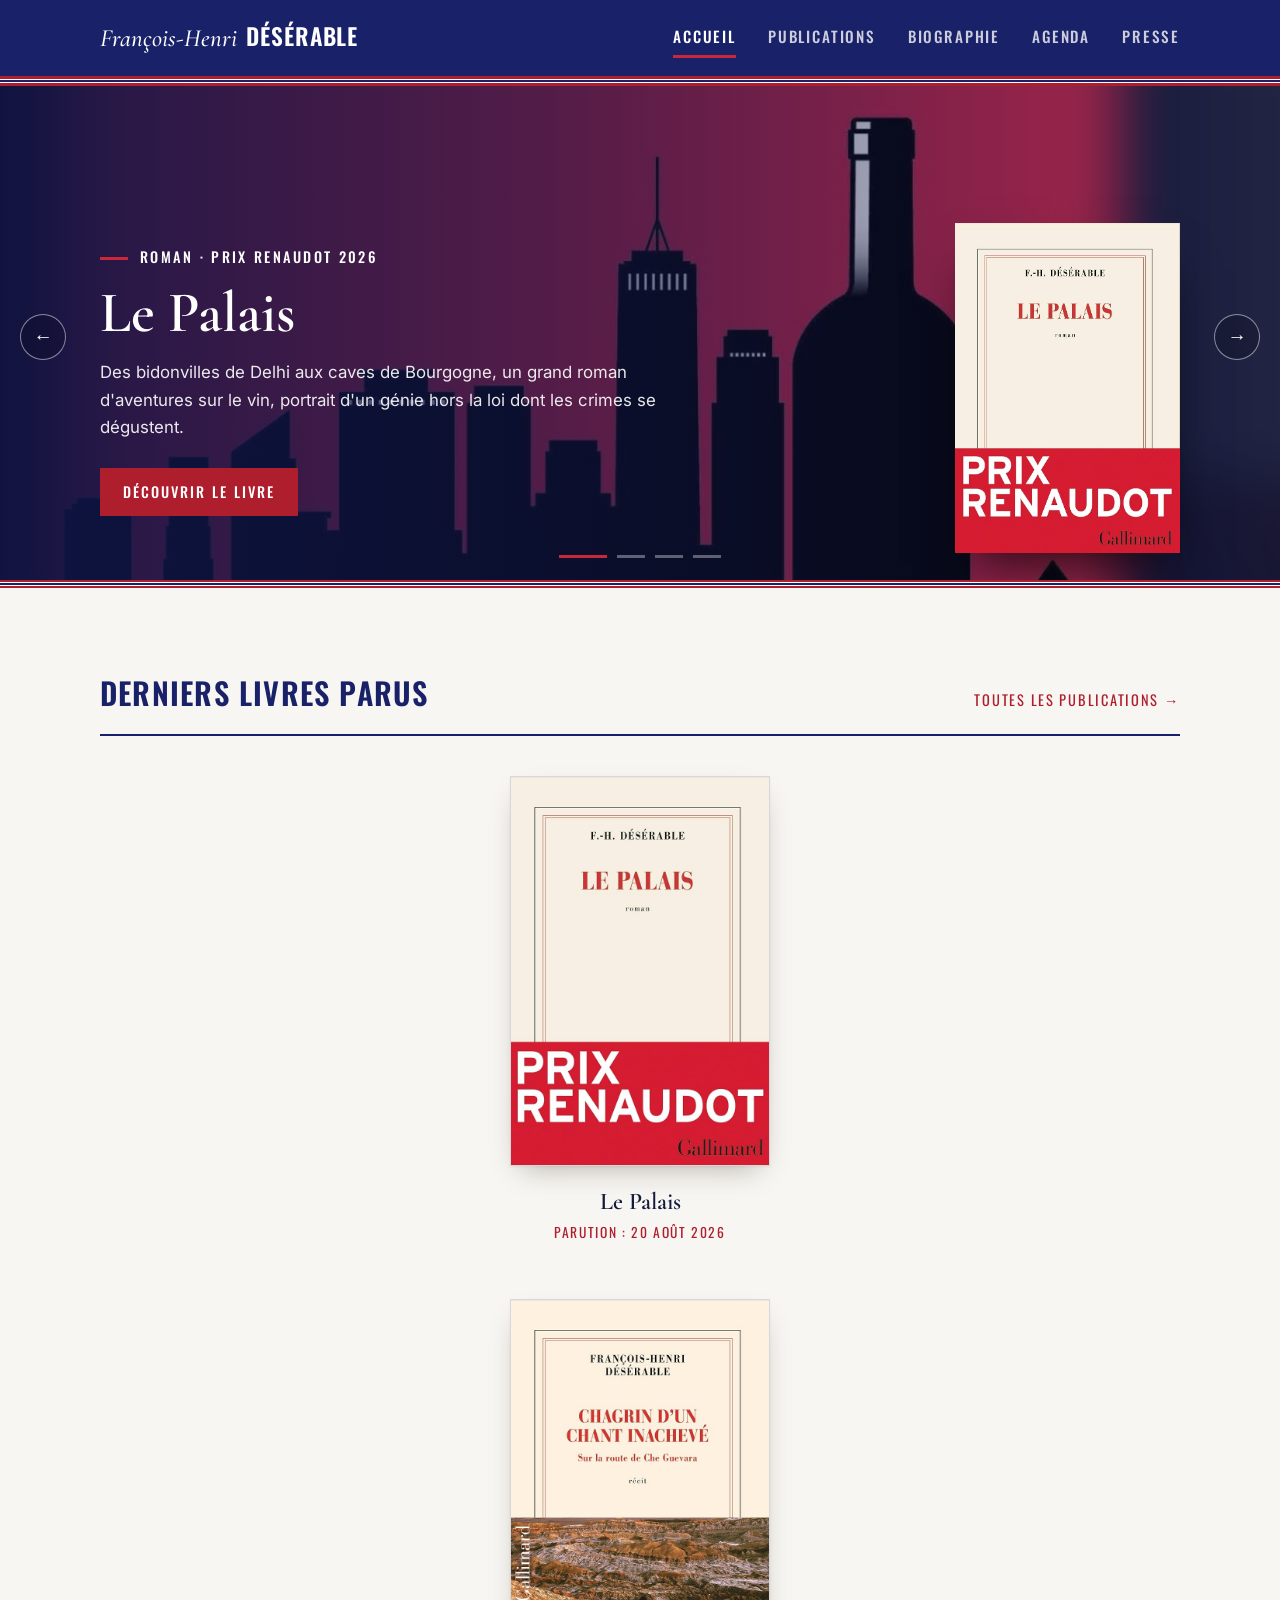
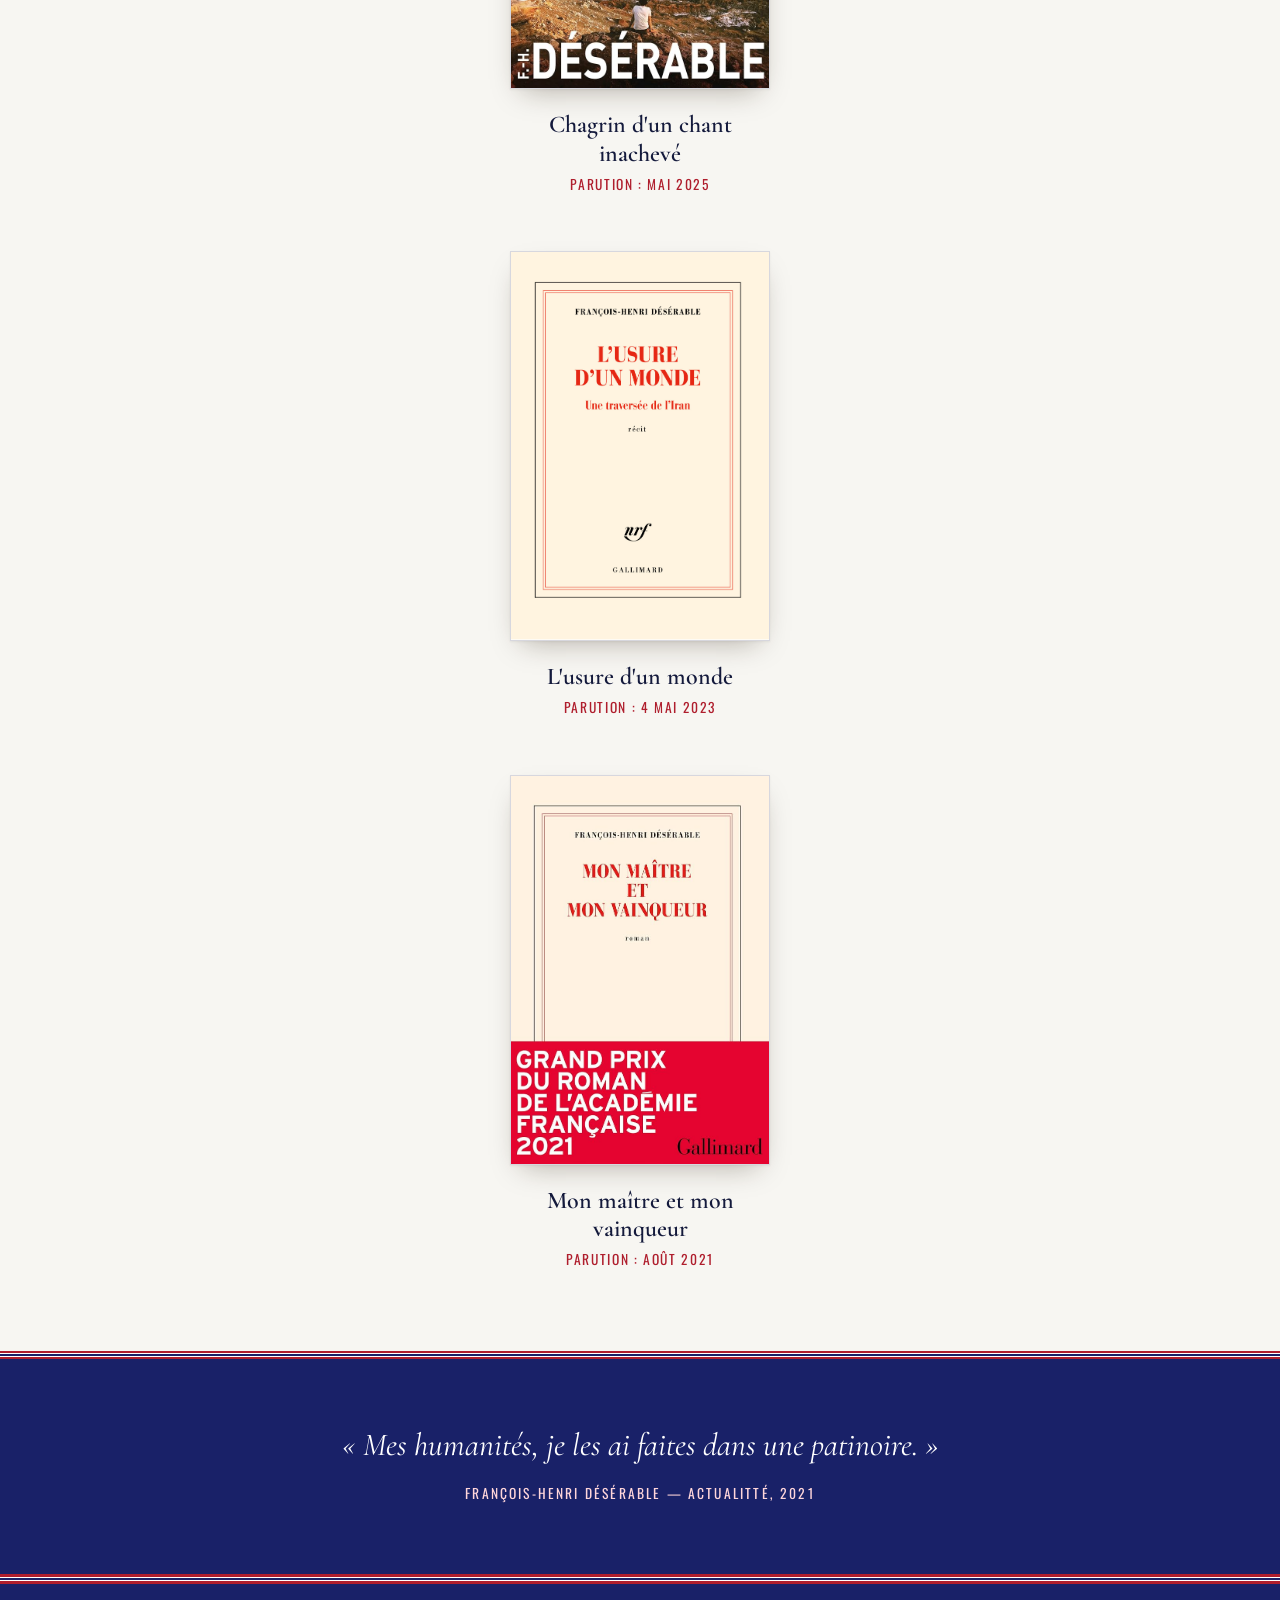
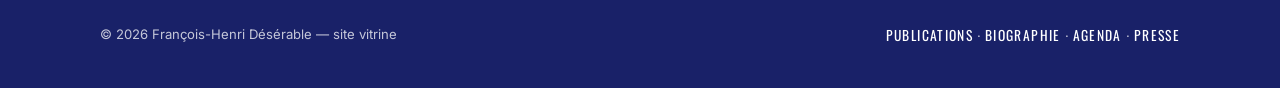
==== commit 56c6faac: "Nouvelle identité visuelle bleu-blanc-rouge (couleurs des Canadiens de Montréal) Co-Authored-By: Cla" ====
--- a/index.html
+++ b/index.html
@@ -5,15 +5,14 @@
 <meta name="viewport" content="width=device-width, initial-scale=1">
 <title>François-Henri Désérable</title>
 <meta name="description" content="Site de l'écrivain François-Henri Désérable : actualités, romans, biographie et presse.">
-<link rel="preconnect" href="https://fonts.googleapis.com">
-<link rel="preconnect" href="https://fonts.gstatic.com" crossorigin>
-<link href="https://fonts.googleapis.com/css2?family=Cormorant+Garamond:ital,wght@0,400;0,500;0,600;1,400;1,500&family=Inter:wght@400;500;600&display=swap" rel="stylesheet">
+<link rel="stylesheet" href="css/fonts.css">
 <link rel="stylesheet" href="css/style.css">
+<link rel="stylesheet" href="css/canadiens.css">
 </head>
 <body>
 <header class="entete">
   <div class="conteneur">
-    <a class="logo" href="index.html">François-Henri <span>Désérable</span></a>
+    <a class="logo" href="index.html"><em>François-Henri</em> <span>Désérable</span></a>
     <button class="burger" type="button" aria-label="Menu" aria-expanded="false">☰</button>
     <nav class="nav" aria-label="Navigation principale">
       <a href="index.html" aria-current="page">Accueil</a>
--- a/css/fonts.css
+++ b/css/fonts.css
@@ -0,0 +1,15 @@
+/* Polices auto-hébergées (licence SIL OFL, voir fonts/OFL-*.txt) */
+@font-face { font-family: "Oswald"; src: url("../fonts/oswald-latin-400-normal.woff2") format("woff2"); font-weight: 400; font-style: normal; font-display: swap; }
+@font-face { font-family: "Inter"; src: url("../fonts/inter-latin-400-normal.woff2") format("woff2"); font-weight: 400; font-style: normal; font-display: swap; }
+@font-face { font-family: "Oswald"; src: url("../fonts/oswald-latin-500-normal.woff2") format("woff2"); font-weight: 500; font-style: normal; font-display: swap; }
+@font-face { font-family: "Inter"; src: url("../fonts/inter-latin-500-normal.woff2") format("woff2"); font-weight: 500; font-style: normal; font-display: swap; }
+@font-face { font-family: "Oswald"; src: url("../fonts/oswald-latin-600-normal.woff2") format("woff2"); font-weight: 600; font-style: normal; font-display: swap; }
+@font-face { font-family: "Inter"; src: url("../fonts/inter-latin-600-normal.woff2") format("woff2"); font-weight: 600; font-style: normal; font-display: swap; }
+@font-face { font-family: "Oswald"; src: url("../fonts/oswald-latin-700-normal.woff2") format("woff2"); font-weight: 700; font-style: normal; font-display: swap; }
+@font-face { font-family: "Inter"; src: url("../fonts/inter-latin-700-normal.woff2") format("woff2"); font-weight: 700; font-style: normal; font-display: swap; }
+@font-face { font-family: "Cormorant Garamond"; src: url("../fonts/cormorant-garamond-latin-400-normal.woff2") format("woff2"); font-weight: 400; font-style: normal; font-display: swap; }
+@font-face { font-family: "Cormorant Garamond"; src: url("../fonts/cormorant-garamond-latin-400-italic.woff2") format("woff2"); font-weight: 400; font-style: italic; font-display: swap; }
+@font-face { font-family: "Cormorant Garamond"; src: url("../fonts/cormorant-garamond-latin-500-normal.woff2") format("woff2"); font-weight: 500; font-style: normal; font-display: swap; }
+@font-face { font-family: "Cormorant Garamond"; src: url("../fonts/cormorant-garamond-latin-500-italic.woff2") format("woff2"); font-weight: 500; font-style: italic; font-display: swap; }
+@font-face { font-family: "Cormorant Garamond"; src: url("../fonts/cormorant-garamond-latin-600-normal.woff2") format("woff2"); font-weight: 600; font-style: normal; font-display: swap; }
+@font-face { font-family: "Cormorant Garamond"; src: url("../fonts/cormorant-garamond-latin-600-italic.woff2") format("woff2"); font-weight: 600; font-style: italic; font-display: swap; }
--- a/css/style.css
+++ b/css/style.css
@@ -358,3 +358,8 @@
 @media (max-width: 720px) {
   .slide-fond { background-size: var(--taille-m, cover); }
 }
+
+/* Carrousel agenda : dates plus grandes, lieu en gras */
+.sr-date { min-width: 68px; font-size: .78rem; }
+.sr-date b { font-size: 2.4rem; line-height: 1; margin-bottom: 2px; }
+.sr-ville { font-weight: 700; font-size: 1.25rem; }
--- a/css/canadiens.css
+++ b/css/canadiens.css
@@ -0,0 +1,128 @@
+/*
+ * Identité visuelle « bleu-blanc-rouge », inspirée des couleurs des Canadiens de Montréal.
+ * - Oswald (titres, navigation, repères) : capitales condensées, esprit maillot de hockey.
+ * - Cormorant Garamond (titres de livres, citations) : l'ambiance littéraire.
+ * - Inter (texte courant).
+ * Ce fichier se charge après style.css et n'en surcharge que l'apparence.
+ */
+:root {
+  --bleu: #192168;
+  --bleu-nuit: #0f1546;
+  --rouge: #af1e2d;
+  --rouge-clair: #c8283a;
+  --blanc: #ffffff;
+
+  --papier: #f7f6f2;
+  --papier-2: #eceae3;
+  --encre: #141a3c;
+  --encre-douce: #50566f;
+  --filet: #d7d7de;
+  --accent: var(--rouge);
+
+  --display: "Oswald", "Arial Narrow", Impact, sans-serif;
+  --serif: "Cormorant Garamond", Georgia, serif;
+  --sans: "Inter", system-ui, -apple-system, "Segoe UI", sans-serif;
+
+  /* Bande de maillot : rouge / blanc / bleu / blanc / rouge */
+  --bande: linear-gradient(180deg,
+    var(--rouge) 0 30%, var(--blanc) 30% 40%, var(--bleu) 40% 60%,
+    var(--blanc) 60% 70%, var(--rouge) 70% 100%);
+}
+
+body { background: var(--papier); color: var(--encre); }
+
+/* ---------- En-tête : bleu nuit + bande de maillot ---------- */
+.entete { background: var(--bleu); border-bottom: 0; }
+.entete::after { content: ""; display: block; height: 10px; background: var(--bande); }
+.logo { color: var(--blanc); font-family: var(--display); font-weight: 600; text-transform: uppercase; letter-spacing: .04em; font-size: 1.45rem; }
+.logo em { font-family: var(--serif); font-style: italic; font-weight: 500; text-transform: none; letter-spacing: 0; font-size: 1.55rem; margin-right: 2px; }
+.logo span { color: var(--blanc); }
+.nav a { font-family: var(--display); font-weight: 500; font-size: .95rem; letter-spacing: .12em; color: rgba(255,255,255,.78); border-bottom-width: 3px; }
+.nav a:hover, .nav a[aria-current="page"] { color: var(--blanc); border-color: var(--rouge-clair); }
+.burger { color: var(--blanc); }
+@media (max-width: 720px) {
+  .nav { background: var(--bleu); top: 86px; border-bottom: 0; }
+  .logo { font-size: 1.15rem; }
+  .logo em { font-size: 1.25rem; }
+}
+
+/* ---------- Titres ---------- */
+.page-titre .surtitre { font-family: var(--serif); font-style: italic; font-size: 1.25rem; letter-spacing: .02em; text-transform: none; color: var(--rouge); }
+.page-titre h1 { font-family: var(--display); font-weight: 600; text-transform: uppercase; letter-spacing: .03em; color: var(--bleu); }
+.page-titre h1::after { content: ""; display: block; width: 64px; height: 4px; margin: 18px auto 0; background: var(--rouge); }
+.section-titre { border-bottom: 2px solid var(--bleu); }
+.section-titre h2, .agenda-bloc h2, .bio-texte h2 { font-family: var(--display); font-weight: 600; text-transform: uppercase; letter-spacing: .04em; color: var(--bleu); }
+.section-titre h2 { font-size: 1.9rem; }
+.lien-discret, .sommaire a, .compteur { font-family: var(--display); font-size: .9rem; letter-spacing: .12em; color: var(--rouge); }
+.sommaire a { padding: 4px 0; border-bottom: 2px solid transparent; }
+.sommaire a:hover { text-decoration: none; border-color: var(--rouge); }
+
+/* ---------- Carrousel ---------- */
+.carrousel { background: var(--bleu-nuit); }
+.carrousel::after { content: ""; position: absolute; left: 0; right: 0; bottom: 0; height: 8px; background: var(--bande); z-index: 3; }
+.slide-fond::after { background: linear-gradient(90deg, rgba(15,21,70,.92) 0%, rgba(15,21,70,.62) 45%, rgba(15,21,70,.12) 100%); }
+.slide-kicker { font-family: var(--display); font-weight: 500; font-size: .9rem; letter-spacing: .16em; opacity: 1; }
+.slide-kicker::before { background: var(--rouge-clair); height: 3px; }
+.slide h2 { font-family: var(--serif); font-weight: 600; }
+.slide-prix { font-family: var(--display); font-size: .88rem; color: #ffd6da; }
+.carrousel .bouton { font-family: var(--display); font-weight: 500; font-size: .9rem; letter-spacing: .14em; background: var(--rouge); border-color: var(--rouge); color: var(--blanc); }
+.carrousel .bouton:hover { background: var(--blanc); border-color: var(--blanc); color: var(--bleu); }
+.carrousel-fleche { border-color: rgba(255,255,255,.5); }
+.carrousel-fleche:hover { background: var(--rouge); border-color: var(--rouge); }
+.carrousel-points { bottom: 30px; }
+.carrousel-points button[aria-current="true"] { background: var(--rouge-clair); }
+.slide-rencontres li { background: rgba(15,21,70,.45); border-color: rgba(255,255,255,.22); border-left: 4px solid var(--rouge); }
+.sr-date { font-family: var(--display); }
+.sr-date b { font-family: var(--display); font-weight: 600; }
+.sr-ville { font-family: var(--serif); }
+@media (max-width: 720px) {
+  .slide-fond::after { background: linear-gradient(0deg, rgba(15,21,70,.92) 0%, rgba(15,21,70,.6) 60%, rgba(15,21,70,.35) 100%); }
+}
+
+/* ---------- Livres ---------- */
+.colonne-livres .carte-livre h3, .carte-livre h3 { font-family: var(--serif); color: var(--encre); }
+.colonne-livres .meta, .carte-livre .meta { font-family: var(--display); font-size: .85rem; letter-spacing: .12em; color: var(--rouge); }
+.livre-detail .annee { font-family: var(--display); font-weight: 600; font-size: 1rem; letter-spacing: .14em; color: var(--rouge); }
+.livre-detail h2 { font-family: var(--serif); font-weight: 600; color: var(--bleu); }
+.livre-detail .infos { font-family: var(--display); font-size: .85rem; color: var(--encre-douce); }
+.livre-detail { border-top-color: var(--filet); }
+.prix-liste li::before, .biblio li::before { color: var(--rouge); }
+.badge { color: var(--rouge); }
+
+/* ---------- Citation (bandeau) ---------- */
+.bandeau { background: var(--bleu); color: var(--blanc); border: 0; position: relative; }
+.bandeau::before { content: ""; position: absolute; left: 0; right: 0; height: 8px; background: var(--bande); }
+.bandeau::before { top: 0; }
+.bandeau blockquote { color: var(--blanc); }
+.bandeau cite { font-family: var(--display); font-size: .85rem; letter-spacing: .16em; color: #ffd6da; }
+
+/* ---------- Agenda ---------- */
+.ev-date { border: 2px solid var(--bleu); background: var(--blanc); }
+.ev-jour { font-family: var(--display); font-weight: 600; color: var(--rouge); }
+.ev-mois { font-family: var(--display); color: var(--bleu); font-size: .78rem; }
+.ev-type { font-family: var(--display); font-size: .85rem; color: var(--rouge); }
+.evenement h3 { font-family: var(--serif); font-weight: 600; color: var(--bleu); }
+.evenement.passe .ev-date { border-color: var(--filet); }
+
+/* ---------- Biographie ---------- */
+.portrait { border-bottom: 8px solid transparent; border-image: var(--bande) 1; }
+.portrait::after { background: linear-gradient(to top, rgba(15,21,70,.75) 0%, rgba(15,21,70,0) 45%); }
+.portrait-legende small { font-family: var(--display); font-size: .8rem; }
+.bio-texte p.chapeau { color: var(--bleu); font-weight: 600; }
+.chrono { border-left: 2px solid var(--bleu); }
+.chrono li::before { left: -6px; border: 2px solid var(--rouge); background: var(--blanc); }
+.chrono .an { font-family: var(--display); font-weight: 600; font-size: 1.15rem; color: var(--rouge); }
+
+/* ---------- Presse & publications ---------- */
+.article .media { font-family: var(--display); font-weight: 600; font-size: .9rem; color: var(--bleu); }
+.article h2 { font-family: var(--serif); font-weight: 600; }
+.article .lire { font-family: var(--display); font-size: .85rem; color: var(--rouge); }
+.article .livre-lie { color: var(--rouge); }
+.biblio-titre { font-family: var(--serif); font-weight: 600; color: var(--bleu); }
+.biblio a { color: var(--rouge); }
+
+/* ---------- Pied de page ---------- */
+.pied { background: var(--bleu); color: rgba(255,255,255,.75); border-top: 0; position: relative; padding-top: 50px; }
+.pied::before { content: ""; position: absolute; top: 0; left: 0; right: 0; height: 10px; background: var(--bande); }
+.pied a { color: var(--blanc); font-family: var(--display); letter-spacing: .1em; text-transform: uppercase; font-size: .85rem; }
+.pied a:hover { color: #ffd6da; }
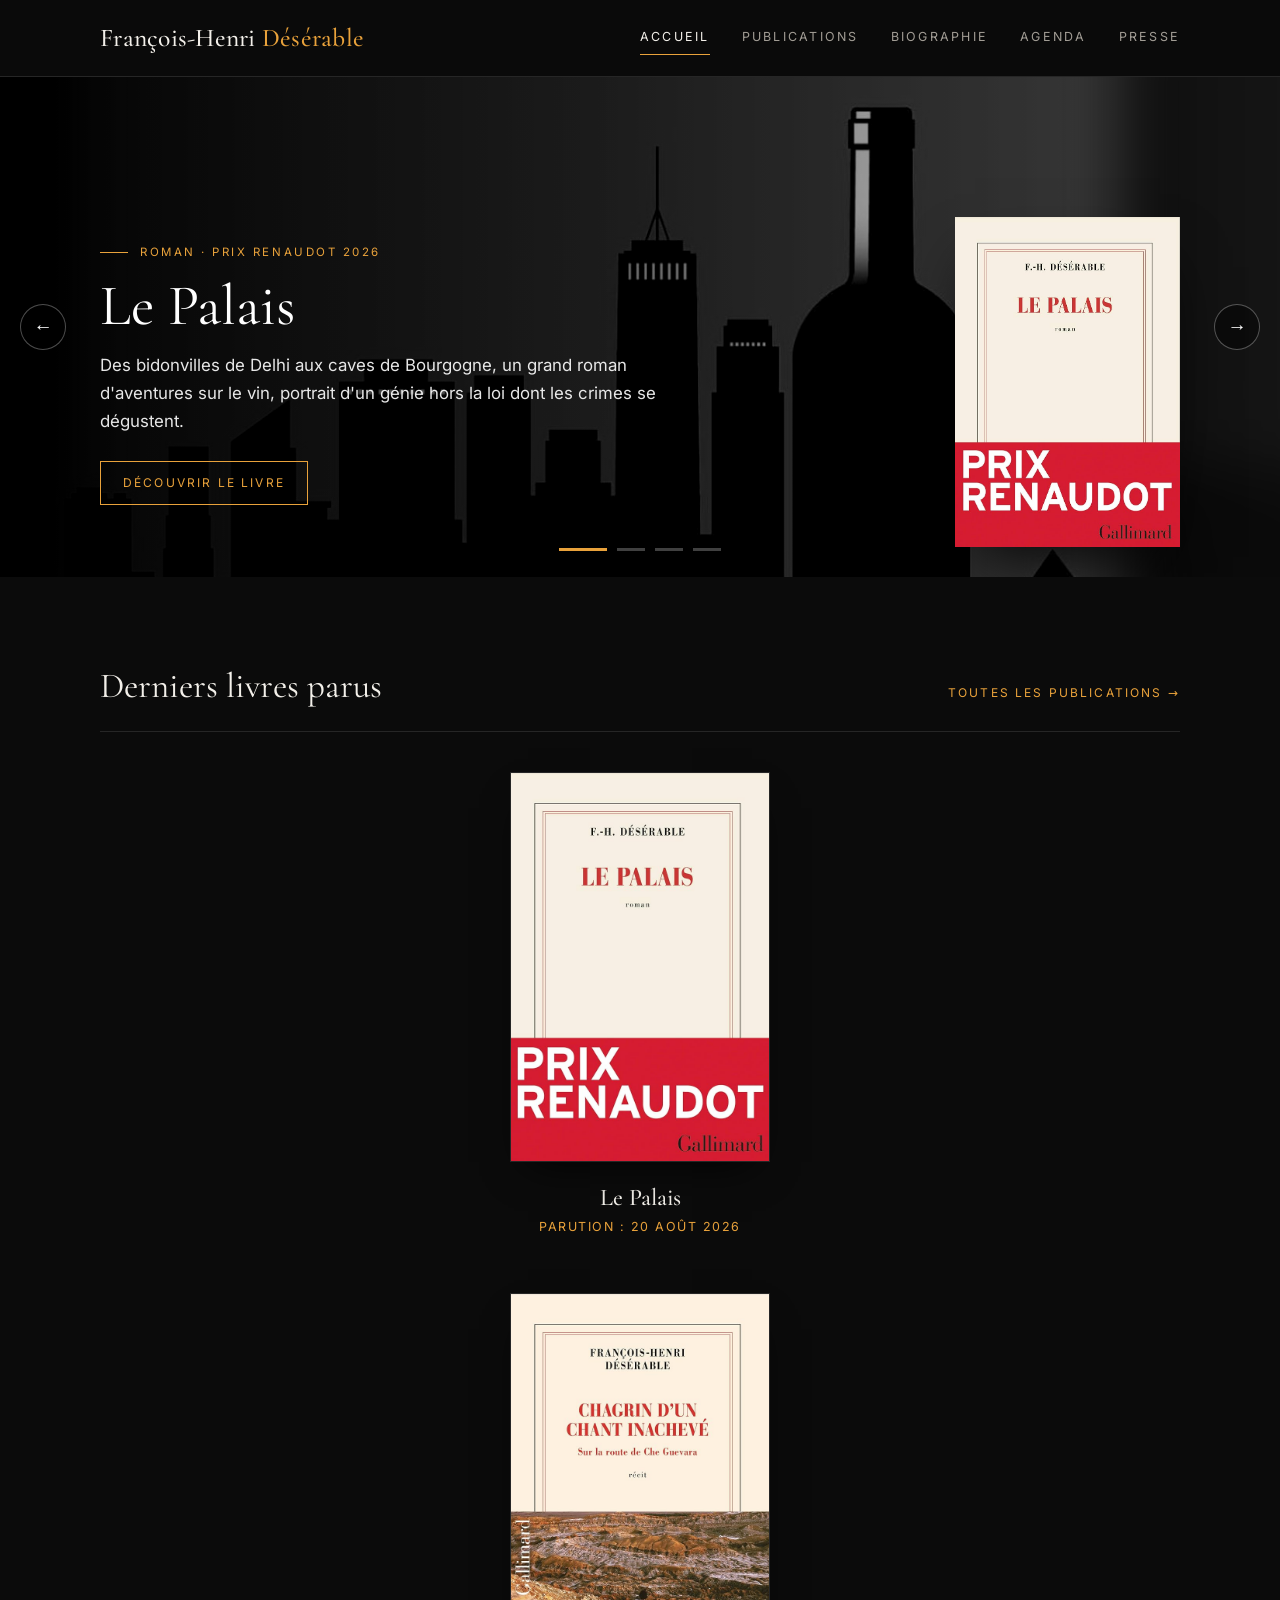
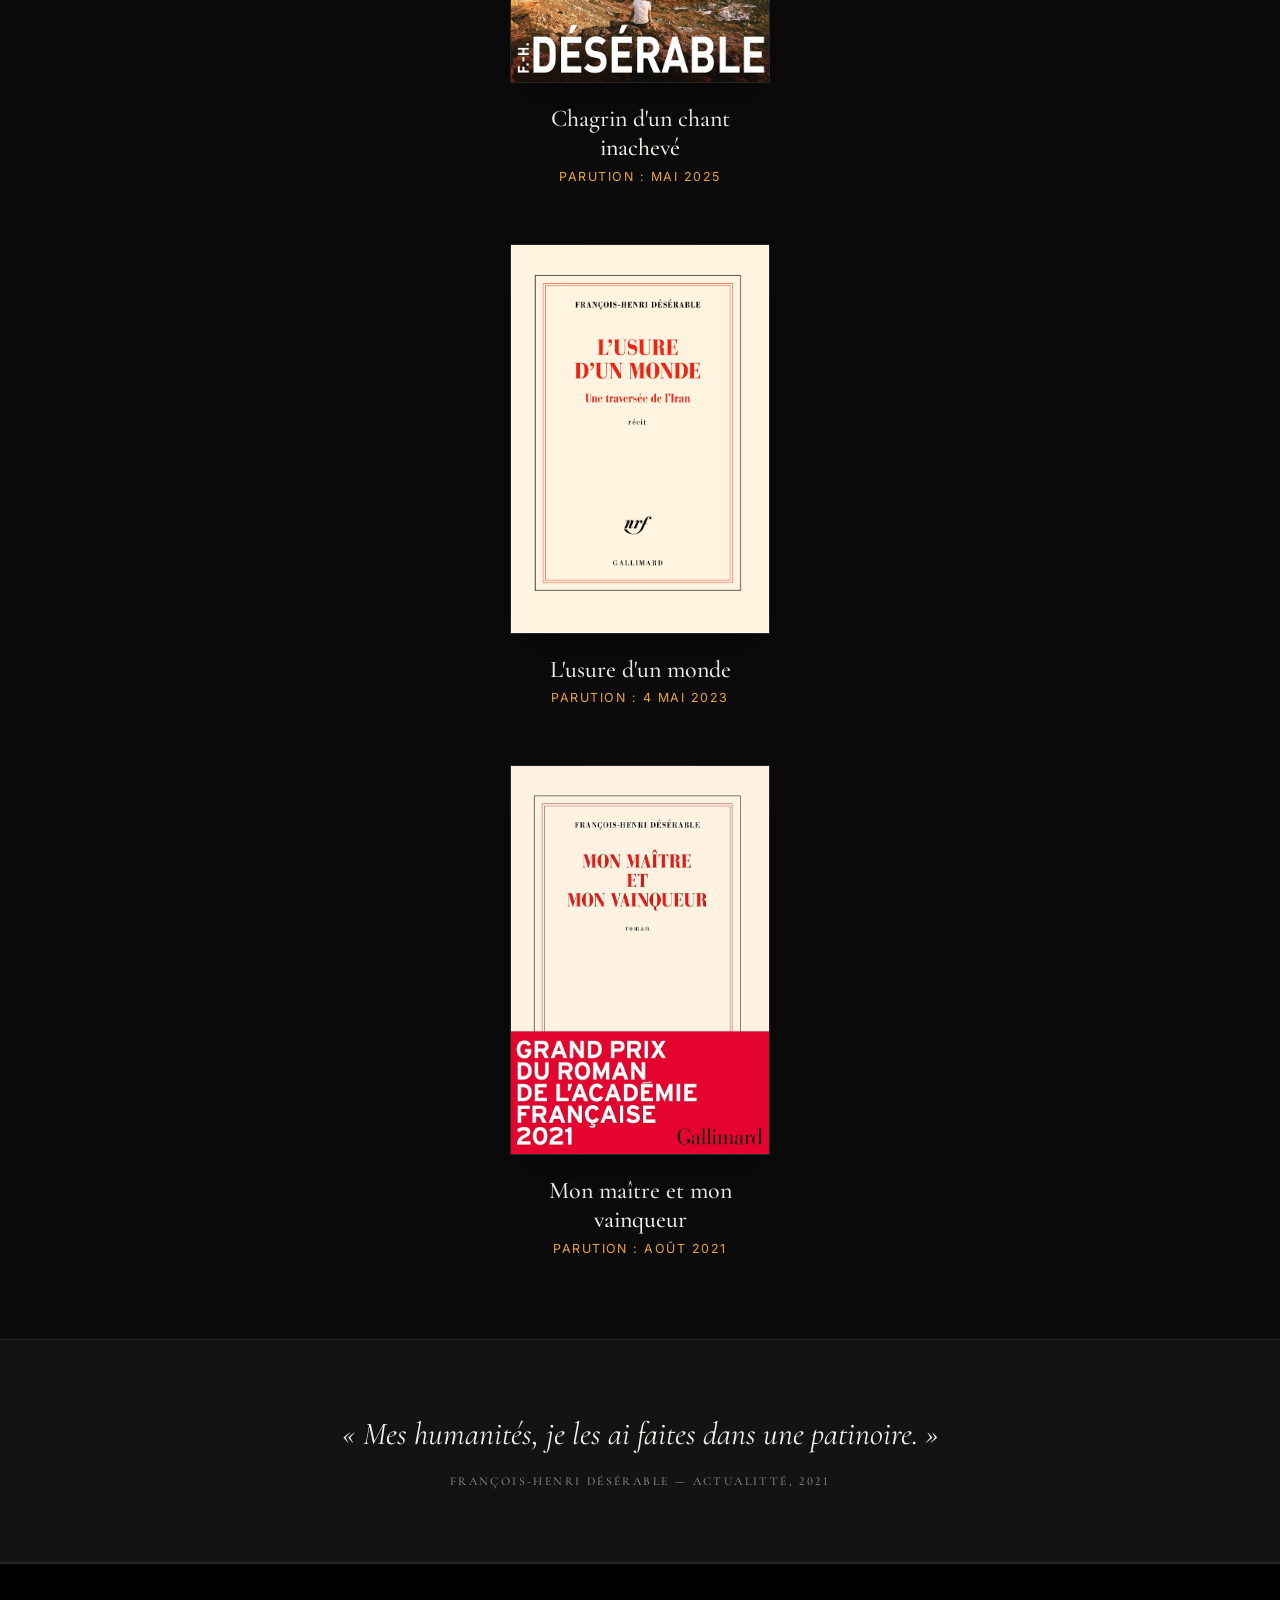
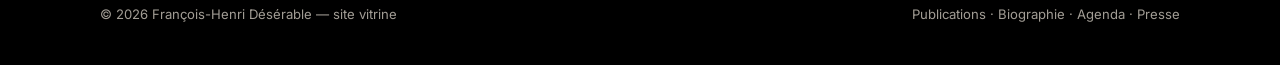
==== commit 243066f2: "Nouveau thème « Noir » : fond noir, texte blanc, accents ambre Co-Authored-By: Claude Opus 5.5 <nore" ====
--- a/index.html
+++ b/index.html
@@ -3,16 +3,18 @@
 <head>
 <meta charset="utf-8">
 <meta name="viewport" content="width=device-width, initial-scale=1">
+<meta name="color-scheme" content="dark">
+<meta name="theme-color" content="#0b0b0b">
 <title>François-Henri Désérable</title>
 <meta name="description" content="Site de l'écrivain François-Henri Désérable : actualités, romans, biographie et presse.">
 <link rel="stylesheet" href="css/fonts.css">
 <link rel="stylesheet" href="css/style.css">
-<link rel="stylesheet" href="css/canadiens.css">
+<link rel="stylesheet" href="css/noir.css">
 </head>
 <body>
 <header class="entete">
   <div class="conteneur">
-    <a class="logo" href="index.html"><em>François-Henri</em> <span>Désérable</span></a>
+    <a class="logo" href="index.html">François-Henri <span>Désérable</span></a>
     <button class="burger" type="button" aria-label="Menu" aria-expanded="false">☰</button>
     <nav class="nav" aria-label="Navigation principale">
       <a href="index.html" aria-current="page">Accueil</a>
--- a/css/fonts.css
+++ b/css/fonts.css
@@ -1,11 +1,7 @@
 /* Polices auto-hébergées (licence SIL OFL, voir fonts/OFL-*.txt) */
-@font-face { font-family: "Oswald"; src: url("../fonts/oswald-latin-400-normal.woff2") format("woff2"); font-weight: 400; font-style: normal; font-display: swap; }
 @font-face { font-family: "Inter"; src: url("../fonts/inter-latin-400-normal.woff2") format("woff2"); font-weight: 400; font-style: normal; font-display: swap; }
-@font-face { font-family: "Oswald"; src: url("../fonts/oswald-latin-500-normal.woff2") format("woff2"); font-weight: 500; font-style: normal; font-display: swap; }
 @font-face { font-family: "Inter"; src: url("../fonts/inter-latin-500-normal.woff2") format("woff2"); font-weight: 500; font-style: normal; font-display: swap; }
-@font-face { font-family: "Oswald"; src: url("../fonts/oswald-latin-600-normal.woff2") format("woff2"); font-weight: 600; font-style: normal; font-display: swap; }
 @font-face { font-family: "Inter"; src: url("../fonts/inter-latin-600-normal.woff2") format("woff2"); font-weight: 600; font-style: normal; font-display: swap; }
-@font-face { font-family: "Oswald"; src: url("../fonts/oswald-latin-700-normal.woff2") format("woff2"); font-weight: 700; font-style: normal; font-display: swap; }
 @font-face { font-family: "Inter"; src: url("../fonts/inter-latin-700-normal.woff2") format("woff2"); font-weight: 700; font-style: normal; font-display: swap; }
 @font-face { font-family: "Cormorant Garamond"; src: url("../fonts/cormorant-garamond-latin-400-normal.woff2") format("woff2"); font-weight: 400; font-style: normal; font-display: swap; }
 @font-face { font-family: "Cormorant Garamond"; src: url("../fonts/cormorant-garamond-latin-400-italic.woff2") format("woff2"); font-weight: 400; font-style: italic; font-display: swap; }
--- a/css/noir.css
+++ b/css/noir.css
@@ -0,0 +1,126 @@
+/*
+ * Thème « Noir » : sobre et épuré.
+ * Fond noir, texte blanc, une seule couleur chaude (ambre) pour faire ressortir
+ * l'essentiel : nom de l'auteur, dates, prix, liens et éléments actifs.
+ * Les photos de fond passent en noir et blanc ; les couvertures gardent leurs couleurs.
+ * Ce fichier se charge après style.css et n'en surcharge que l'apparence.
+ */
+:root {
+  --noir: #0b0b0b;
+  --noir-2: #131313;
+  --noir-3: #1b1b1b;
+  --ambre: #e9a23b;
+  --ambre-clair: #f4bd62;
+
+  --papier: var(--noir);
+  --papier-2: var(--noir-2);
+  --encre: #f3f0ea;
+  --encre-douce: #a29d95;
+  --filet: #262626;
+  --accent: var(--ambre);
+  --blanc: var(--noir-2);   /* surfaces des cartes et pastilles */
+}
+
+html { color-scheme: dark; }
+body { background: var(--noir); color: var(--encre); }
+::selection { background: var(--ambre); color: var(--noir); }
+a { text-decoration-color: rgba(233,162,59,.5); }
+
+/* ---------- En-tête ---------- */
+.entete { background: rgba(11,11,11,.92); backdrop-filter: blur(8px); border-bottom: 1px solid var(--filet); }
+.logo { color: var(--encre); font-weight: 500; }
+.logo span { color: var(--ambre); }
+.nav a { color: var(--encre-douce); }
+.nav a:hover, .nav a[aria-current="page"] { color: var(--encre); border-color: var(--ambre); }
+@media (max-width: 720px) { .nav { background: var(--noir); } }
+
+/* ---------- Titres ---------- */
+.page-titre .surtitre { color: var(--ambre); }
+.page-titre h1 { font-weight: 400; letter-spacing: -.01em; }
+.page-titre p { color: var(--encre-douce); }
+.section-titre { border-bottom-color: var(--filet); }
+.section-titre h2 { font-weight: 400; }
+.lien-discret, .sommaire a { color: var(--ambre); }
+.compteur { color: var(--encre-douce); }
+
+/* ---------- Carrousel : photos en noir et blanc ---------- */
+.carrousel { background: #000; color: #fff; }
+.slide-fond { filter: grayscale(1) contrast(1.05); }
+.slide-fond.flou { filter: grayscale(1) blur(22px) brightness(.55); }
+.slide-teinte { display: none; }
+.slide-fond::after { background: linear-gradient(90deg, rgba(0,0,0,.9) 0%, rgba(0,0,0,.6) 45%, rgba(0,0,0,.15) 100%); }
+.slide-kicker { color: var(--ambre); opacity: 1; }
+.slide h2 { font-weight: 400; }
+.slide-prix { color: var(--ambre-clair); }
+.carrousel .bouton { border-color: var(--ambre); color: var(--ambre); }
+.carrousel .bouton:hover { background: var(--ambre); border-color: var(--ambre); color: var(--noir); }
+.carrousel-fleche { background: rgba(0,0,0,.4); border-color: rgba(255,255,255,.3); }
+.carrousel-fleche:hover { border-color: var(--ambre); color: var(--ambre); background: rgba(0,0,0,.6); }
+.carrousel-points button { background: rgba(255,255,255,.25); }
+.carrousel-points button[aria-current="true"] { background: var(--ambre); }
+.slide-rencontres li { background: rgba(0,0,0,.55); border-color: rgba(255,255,255,.14); }
+.sr-date b { color: var(--ambre); }
+.slide-vignette img { box-shadow: 0 30px 60px -20px rgba(0,0,0,.9); }
+@media (max-width: 720px) {
+  .slide-fond::after { background: linear-gradient(0deg, rgba(0,0,0,.92) 0%, rgba(0,0,0,.6) 60%, rgba(0,0,0,.35) 100%); }
+}
+
+/* ---------- Livres ---------- */
+.couverture { border-color: var(--filet); box-shadow: 0 18px 40px -18px rgba(0,0,0,.9); }
+.colonne-livres .carte-livre h3, .carte-livre h3 { color: var(--encre); font-weight: 500; }
+.colonne-livres .meta, .carte-livre .meta { color: var(--ambre); }
+.colonne-livres .carte-livre:hover h3 { color: var(--ambre); }
+.livre-detail { border-top-color: var(--filet); }
+.livre-detail .annee { color: var(--ambre); }
+.livre-detail h2 { font-weight: 400; }
+.livre-detail .sous-titre, .livre-detail .infos { color: var(--encre-douce); }
+.livre-detail .resume { color: #dcd8d1; }
+.prix-liste li { color: var(--ambre); }
+.prix-liste li::before, .biblio li::before, .badge { color: var(--ambre); }
+
+/* ---------- Citation ---------- */
+.bandeau { background: var(--noir-2); border-color: var(--filet); }
+.bandeau blockquote { color: var(--encre); }
+.bandeau blockquote::first-letter { color: var(--ambre); }
+.bandeau cite { color: var(--encre-douce); }
+
+/* ---------- Agenda ---------- */
+.ev-date { background: var(--noir-2); border-color: #333; }
+.ev-jour { color: var(--ambre); }
+.ev-mois { color: var(--encre-douce); }
+.ev-type { color: var(--ambre); }
+.evenement h3 a { color: var(--encre); }
+.evenement h3 a:hover { color: var(--ambre); }
+.ev-lieu { color: var(--encre-douce); }
+.evenement.passe { opacity: .45; }
+
+/* ---------- Biographie : portrait en noir et blanc ---------- */
+.portrait { background: #111; }
+.portrait img { filter: grayscale(1) contrast(1.05); }
+.portrait::after { background: linear-gradient(to top, rgba(0,0,0,.75) 0%, rgba(0,0,0,0) 45%); }
+.bio-texte p { color: #dcd8d1; }
+.bio-texte p.chapeau { color: var(--encre); }
+.bio-texte p:first-of-type::first-letter { color: var(--ambre); }
+.chrono { border-left-color: #333; }
+.chrono li::before { background: var(--noir); border-color: var(--ambre); }
+.chrono .an { color: var(--ambre); }
+
+/* ---------- Presse & publications ---------- */
+.article { border-color: var(--filet) !important; }
+.article .media { color: var(--encre); }
+.article .date, .article p { color: var(--encre-douce); }
+.article h2 a { color: var(--encre); }
+.article h2 a:hover { color: var(--ambre); }
+.article .livre-lie, .article .lire { color: var(--ambre); }
+.biblio li { border-bottom-color: var(--filet); }
+.biblio-titre { color: var(--encre); }
+.biblio-details { color: var(--encre-douce); }
+.biblio a { color: var(--ambre); }
+
+/* ---------- Pied de page ---------- */
+.pied { background: #000; border-top-color: var(--filet); color: var(--encre-douce); }
+.pied a:hover { color: var(--ambre); }
+
+/* Chiffres alignés (les chiffres « elzéviriens » de Cormorant se lisent mal dans les dates) */
+body { font-variant-numeric: lining-nums; }
+.portrait { color: #fff; }
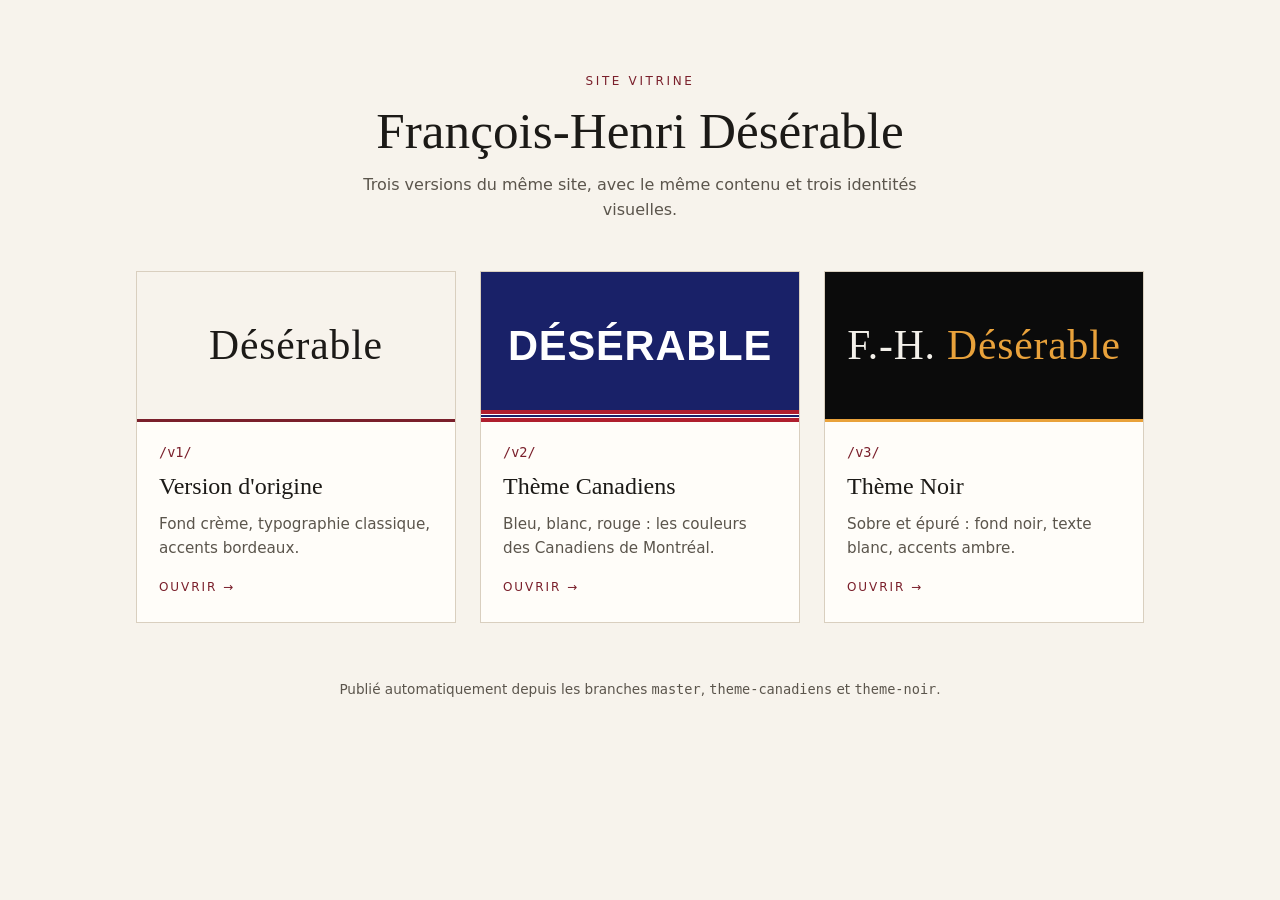
==== commit 64c5c6d3: "Publication depuis master (71f91c7)" ====
--- a/index.html
+++ b/index.html
@@ -3,69 +3,83 @@
 <head>
 <meta charset="utf-8">
 <meta name="viewport" content="width=device-width, initial-scale=1">
-<meta name="color-scheme" content="dark">
-<meta name="theme-color" content="#0b0b0b">
-<title>François-Henri Désérable</title>
-<meta name="description" content="Site de l'écrivain François-Henri Désérable : actualités, romans, biographie et presse.">
-<link rel="stylesheet" href="css/fonts.css">
-<link rel="stylesheet" href="css/style.css">
-<link rel="stylesheet" href="css/noir.css">
+<title>François-Henri Désérable — Versions du site</title>
+<meta name="description" content="Trois versions du site vitrine de François-Henri Désérable : version d'origine, thème Canadiens et thème Noir.">
+<link rel="icon" href="v1/favicon.ico">
+<style>
+  :root { --papier: #f7f3ec; --encre: #1c1a17; --doux: #5b554c; --filet: #d9cfbf; --accent: #7a1f2b; }
+  * { box-sizing: border-box; }
+  body { margin: 0; background: var(--papier); color: var(--encre); font-family: Georgia, "Times New Roman", serif; line-height: 1.6; }
+  main { max-width: 1040px; margin: 0 auto; padding: 72px 16px 56px; }
+  header { text-align: center; margin-bottom: 48px; }
+  .surtitre { font-family: system-ui, -apple-system, "Segoe UI", sans-serif; font-size: .75rem; letter-spacing: .22em; text-transform: uppercase; color: var(--accent); }
+  h1 { font-weight: 400; font-size: clamp(2rem, 5vw, 3.2rem); line-height: 1.1; margin: 12px 0; }
+  header p { color: var(--doux); margin: 0 auto; max-width: 560px; font-family: system-ui, -apple-system, "Segoe UI", sans-serif; }
+  .versions { display: grid; grid-template-columns: repeat(3, 1fr); gap: 24px; list-style: none; padding: 0; margin: 0; }
+  .version a { display: flex; flex-direction: column; height: 100%; text-decoration: none; color: inherit; background: #fffdf9; border: 1px solid var(--filet); transition: transform .25s, box-shadow .25s; }
+  .version a:hover, .version a:focus-visible { transform: translateY(-4px); box-shadow: 0 18px 32px -18px rgba(40,25,10,.45); }
+  .apercu { height: 150px; display: flex; align-items: center; justify-content: center; font-size: 2.6rem; letter-spacing: .02em; }
+  .v1 .apercu { background: #f7f3ec; color: #1c1a17; border-bottom: 3px solid #7a1f2b; }
+  .v2 .apercu { position: relative; background: #192168; color: #fff;
+    font-family: "Arial Narrow", Impact, sans-serif; text-transform: uppercase; font-weight: 700; }
+  .v2 .apercu::after { content: ""; position: absolute; left: 0; right: 0; bottom: 0; height: 12px;
+    background: linear-gradient(180deg, #af1e2d 0 30%, #fff 30% 40%, #192168 40% 60%, #fff 60% 70%, #af1e2d 70% 100%); }
+  .v3 .apercu { background: #0b0b0b; color: #f3f0ea; border-bottom: 3px solid #e9a23b; }
+  .v3 .apercu span { color: #e9a23b; }
+  .corps { padding: 20px 22px 24px; display: flex; flex-direction: column; flex: 1; }
+  .chemin { font-family: ui-monospace, "SFMono-Regular", Menlo, monospace; font-size: .85rem; color: var(--accent); }
+  h2 { font-weight: 400; font-size: 1.5rem; margin: 4px 0 6px; }
+  .corps p { margin: 0 0 18px; color: var(--doux); font-family: system-ui, -apple-system, "Segoe UI", sans-serif; font-size: .95rem; }
+  .ouvrir { margin-top: auto; font-family: system-ui, -apple-system, "Segoe UI", sans-serif; font-size: .75rem; letter-spacing: .16em; text-transform: uppercase; color: var(--accent); }
+  footer { text-align: center; margin-top: 56px; font-family: system-ui, -apple-system, "Segoe UI", sans-serif; font-size: .85rem; color: var(--doux); }
+  @media (max-width: 760px) { .versions { grid-template-columns: 1fr; } main { padding-top: 48px; } }
+</style>
 </head>
 <body>
-<header class="entete">
-  <div class="conteneur">
-    <a class="logo" href="index.html">François-Henri <span>Désérable</span></a>
-    <button class="burger" type="button" aria-label="Menu" aria-expanded="false">☰</button>
-    <nav class="nav" aria-label="Navigation principale">
-      <a href="index.html" aria-current="page">Accueil</a>
-      <a href="publications.html">Publications</a>
-      <a href="biographie.html">Biographie</a>
-      <a href="agenda.html">Agenda</a>
-      <a href="presse.html">Presse</a>
-    </nav>
-  </div>
-</header>
 <main>
-  <section id="carrousel" class="carrousel" aria-roledescription="carrousel" aria-label="Dernières actualités">
-    <div class="carrousel-piste"></div>
-    <button class="carrousel-fleche prec" type="button" aria-label="Actualité précédente">←</button>
-    <button class="carrousel-fleche suiv" type="button" aria-label="Actualité suivante">→</button>
-    <div class="carrousel-points"></div>
-  </section>
+  <header>
+    <div class="surtitre">Site vitrine</div>
+    <h1>François-Henri Désérable</h1>
+    <p>Trois versions du même site, avec le même contenu et trois identités visuelles.</p>
+  </header>
 
-  <section class="section">
-    <div class="conteneur">
-      <div class="section-titre">
-        <h2>Derniers livres parus</h2>
-        <a class="lien-discret" href="publications.html">Toutes les publications →</a>
-      </div>
-      <div id="derniers-livres" class="colonne-livres"></div>
-    </div>
-  </section>
+  <ul class="versions">
+    <li class="version v1">
+      <a href="v1/">
+        <div class="apercu" aria-hidden="true">Désérable</div>
+        <div class="corps">
+          <span class="chemin">/v1/</span>
+          <h2>Version d'origine</h2>
+          <p>Fond crème, typographie classique, accents bordeaux.</p>
+          <span class="ouvrir">Ouvrir →</span>
+        </div>
+      </a>
+    </li>
+    <li class="version v2">
+      <a href="v2/">
+        <div class="apercu" aria-hidden="true">Désérable</div>
+        <div class="corps">
+          <span class="chemin">/v2/</span>
+          <h2>Thème Canadiens</h2>
+          <p>Bleu, blanc, rouge : les couleurs des Canadiens de Montréal.</p>
+          <span class="ouvrir">Ouvrir →</span>
+        </div>
+      </a>
+    </li>
+    <li class="version v3">
+      <a href="v3/">
+        <div class="apercu" aria-hidden="true">F.-H. <span>&nbsp;Désérable</span></div>
+        <div class="corps">
+          <span class="chemin">/v3/</span>
+          <h2>Thème Noir</h2>
+          <p>Sobre et épuré : fond noir, texte blanc, accents ambre.</p>
+          <span class="ouvrir">Ouvrir →</span>
+        </div>
+      </a>
+    </li>
+  </ul>
 
-  <section class="section" style="padding-top:0">
-    <div class="conteneur">
-      <div class="section-titre">
-        <h2>Prochaines dates</h2>
-        <a class="lien-discret" href="agenda.html">Tout l'agenda →</a>
-      </div>
-      <ul id="agenda-accueil" class="agenda-liste"></ul>
-    </div>
-  </section>
-
-  <section class="bandeau">
-    <blockquote>« Mes humanités, je les ai faites dans une patinoire. »
-      <cite>François-Henri Désérable — ActuaLitté, 2021</cite>
-    </blockquote>
-  </section>
+  <footer>Publié automatiquement depuis les branches <code>master</code>, <code>theme-canadiens</code> et <code>theme-noir</code>.</footer>
 </main>
-<footer class="pied">
-  <div class="conteneur">
-    <span>© <span id="annee"></span> François-Henri Désérable — site vitrine</span>
-    <span><a href="publications.html">Publications</a> · <a href="biographie.html">Biographie</a> · <a href="agenda.html">Agenda</a> · <a href="presse.html">Presse</a></span>
-  </div>
-</footer>
-<script src="js/data.js"></script>
-<script src="js/main.js"></script>
 </body>
 </html>
